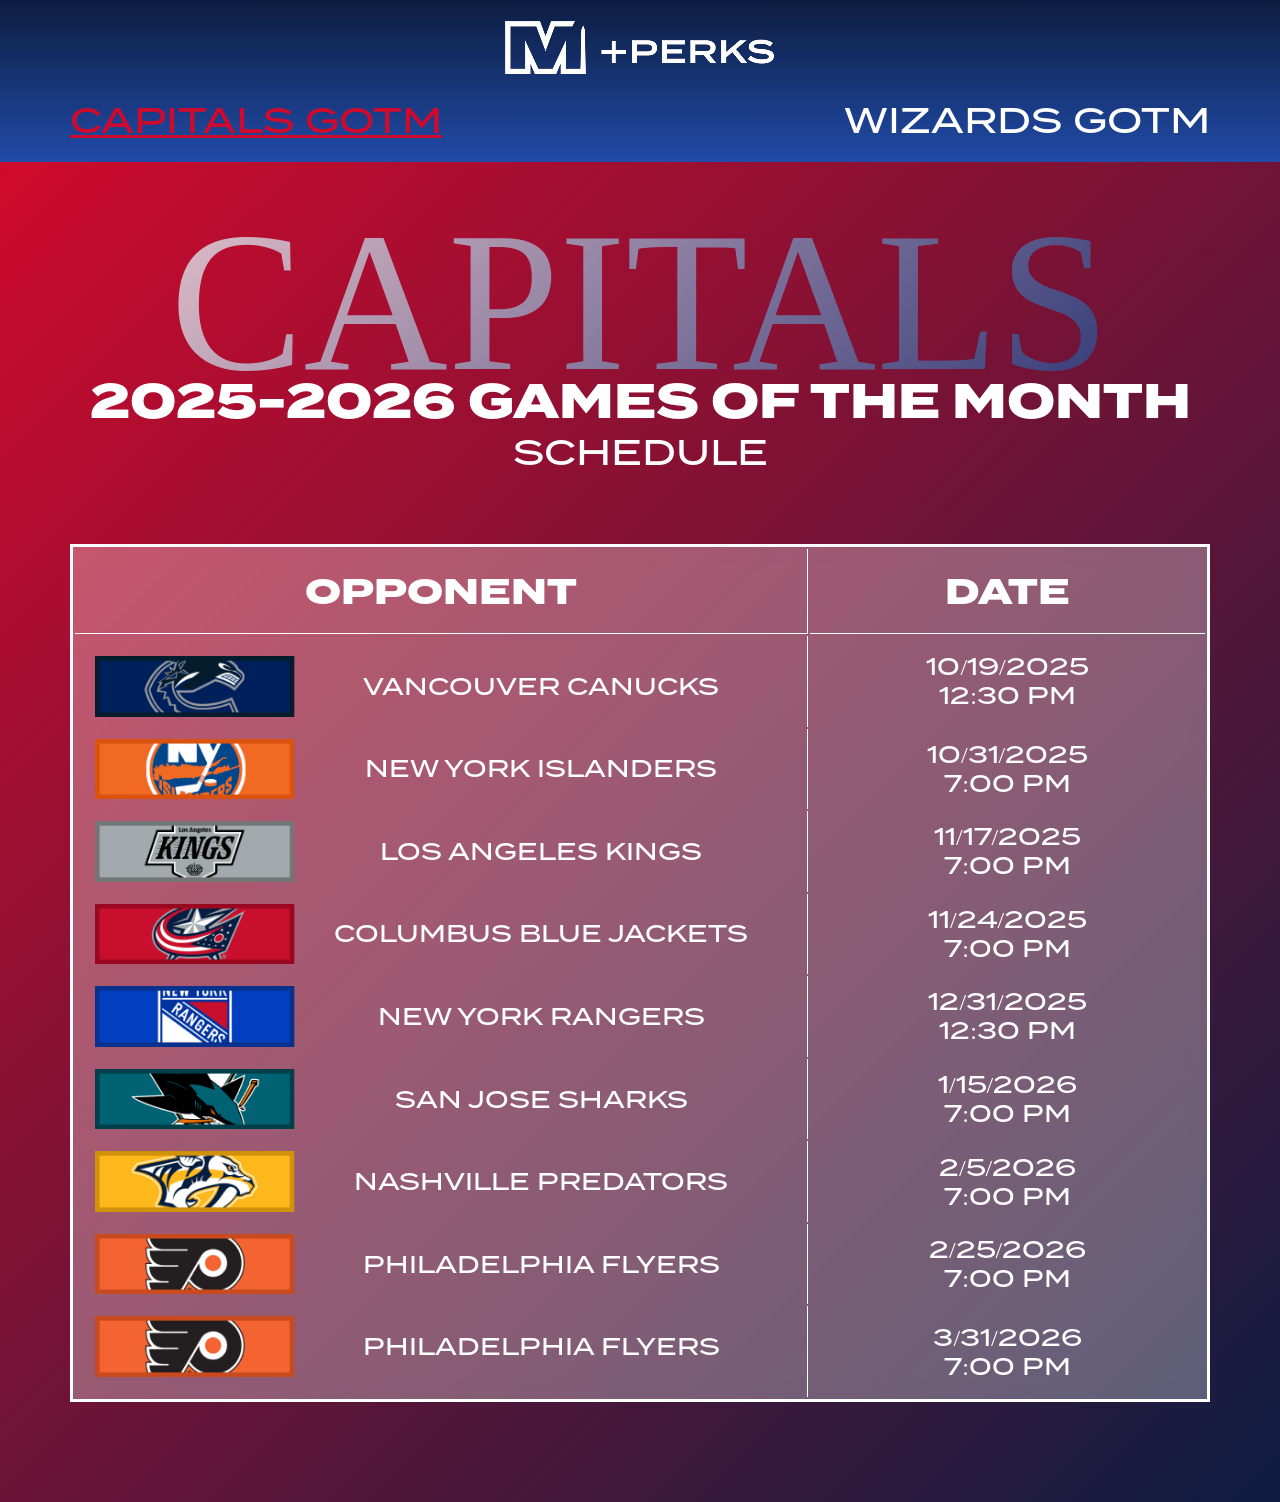
==== schedule.html @ 91ec6aae "Next Udpate" ====
<!DOCTYPE html>
<html>
	<head>
    <!-- site meta
    ========================================================================= -->
    <meta charset="utf-8">
    <meta name="viewport" content="width=device-width, initial-scale=1">

    <!-- site title
    ========================================================================== -->
    <title>M +PERKS</title>

    <!-- site favicon
    ========================================================================== -->
    <link rel="icon" type="image/x-icon" href="media/siteIcon.ico">

    <!-- custom style sheet
    =========================================================================== -->
    <link rel="stylesheet" type="text/css" href="css/style.css">

  </head>
<body>

	<!-- page Loader 
	============================================================================-->
	<div id="preloader">
	    <div id="loader" class="dots-fade">
	      	<div></div>
	      	<div></div>
	      	<div></div>
	    </div>
	</div>

    <!-- Page Content -->
	<div class="content">
		<div class="tabs">
			<!-- Radios -->
			<input type="radio" id="tab1" name="tabs" checked>
			<input type="radio" id="tab2" name="tabs">

			<!-- Navbar -->
			<div class="schedule_page_header">
			  <div class="container">
			    <div class="schedule_page_header_logo">
					<a href="index.html">
						<img src="media/M+Perks-Logo.png" width="274" height="54">
					</a>
				</div>
			    <div class="tab-link">
			      <label for="tab1">CAPITALS GOTM</label>
			      <label for="tab2">WIZARDS GOTM</label>
			    </div>
			  </div>
			</div>

			<!-- Content -->
			<div class="tab-content">
			  <div class="container">
			  	<div class="tab_content_wrapper">
			  		<div class="tab-pannel" id="content1">
				      <div class="page_content_heading">
				      	<span>
				      		CAPITALS
				      	</span>
				      	<h2>
				      		2025-2026 GAMES OF THE MONTH
				      	</h2>
				      	<p>
				      		SCHEDULE
				      	</p>
				      </div>
				      
				      <div class="schedule_page_table">
				      	<table>
				      		<thead>
				      			<tr>
				      				<th class="opponent_wrapper">
					      				<div class="opponent_wrapper_header">
							      			<p>
							      				OPPONENT
							      			</p>
							      		</div>
					      			</th>
					      			<th class="date_wrapper">
					      				<div class="date_wrapper_header">
							      			<p>
							      				DATE
							      			</p>
							      		</div>
					      			</th>
				      			</tr>
				      		</thead>
				      		<tbody>
				      			<tr>
				      				<td class="opponent_wrapper">
				      					<div class="opponent_data_box padding_top_20">
				      						<img src="media/canucks.png" width="218" height="66" align="canucks">
				      						<div>
				      							<p>
					      							VANCOUVER CANUCKS
					      						</p>
				      						</div>
				      					</div>
				      				</td>
				      				<td class="date_wrapper">
				      					<div class="date_data_box">
				      						<p>
				      							10/19/2025 <br>12:30 PM
				      						</p>
				      					</div>
				      				</td>
				      			</tr>
				      			<tr>
				      				<td class="opponent_wrapper">
				      					<div class="opponent_data_box">
				      						<img src="media/islanders.png" width="218" height="66" align="islanders">
				      						<div>
				      							<p>
					      							New York Islanders
					      						</p>
				      						</div>
				      					</div>
				      				</td>
				      				<td class="date_wrapper">
				      					<div class="date_data_box">
				      						<p>
				      							10/31/2025 <br>7:00 PM
				      						</p>
				      					</div>
				      				</td>
				      			</tr>
				      			<tr>
				      				<td class="opponent_wrapper">
				      					<div class="opponent_data_box">
				      						<img src="media/kings.png" width="218" height="66" align="kings">
				      						<div>
				      							<p>
					      							Los Angeles Kings
					      						</p>
				      						</div>
				      					</div>
				      				</td>
				      				<td class="date_wrapper">
				      					<div class="date_data_box">
				      						<p>
				      							11/17/2025 <br> 7:00 PM
				      						</p>
				      					</div>
				      				</td>
				      			</tr>
				      			<tr>
				      				<td class="opponent_wrapper">
				      					<div class="opponent_data_box">
				      						<img src="media/blue jackets.png" width="218" height="66" align="blue jackets">
				      						<div>
				      							<p>
					      							Columbus Blue Jackets
					      						</p>
				      						</div>
				      					</div>
				      				</td>
				      				<td class="date_wrapper">
				      					<div class="date_data_box">
				      						<p>
				      							11/24/2025 <br> 7:00 PM
				      						</p>
				      					</div>
				      				</td>
				      			</tr>
				      			<tr>
				      				<td class="opponent_wrapper">
				      					<div class="opponent_data_box">
				      						<img src="media/rangers.png" width="218" height="66" align="rangers">
				      						<div>
				      							<p>
					      							New York Rangers
					      						</p>
				      						</div>
				      					</div>
				      				</td>
				      				<td class="date_wrapper">
				      					<div class="date_data_box">
				      						<p>
				      							12/31/2025 <br> 12:30 PM
				      						</p>
				      					</div>
				      				</td>
				      			</tr>
				      			<tr>
				      				<td class="opponent_wrapper">
				      					<div class="opponent_data_box">
				      						<img src="media/sharks.png" width="218" height="66" align="sharks">
				      						<div>
				      							<p>
					      							San Jose Sharks
					      						</p>
				      						</div>
				      					</div>
				      				</td>
				      				<td class="date_wrapper">
				      					<div class="date_data_box">
				      						<p>
				      							1/15/2026 <br> 7:00 PM
				      						</p>
				      					</div>
				      				</td>
				      			</tr>
				      			<tr>
				      				<td class="opponent_wrapper">
				      					<div class="opponent_data_box">
				      						<img src="media/predators.png" width="218" height="66" align="predators">
				      						<div>
				      							<p>
					      							Nashville Predators
					      						</p>
				      						</div>
				      					</div>
				      				</td>
				      				<td class="date_wrapper">
				      					<div class="date_data_box">
				      						<p>
				      							2/5/2026 <br> 7:00 PM
				      						</p>
				      					</div>
				      				</td>
				      			</tr>
				      			<tr>
				      				<td class="opponent_wrapper">
				      					<div class="opponent_data_box">
				      						<img src="media/flyers.png" width="218" height="66" align="flyers">
				      						<div>
				      							<p>
					      							Philadelphia Flyers
					      						</p>
				      						</div>
				      					</div>
				      				</td>
				      				<td class="date_wrapper">
				      					<div class="date_data_box">
				      						<p>
				      							2/25/2026 <br> 7:00 PM
				      						</p>
				      					</div>
				      				</td>
				      			</tr>
				      			<tr>
				      				<td class="opponent_wrapper">
				      					<div class="opponent_data_box">
				      						<img src="media/flyers.png" width="218" height="66" align="flyers">
				      						<div>
				      							<p>
					      							Philadelphia Flyers
					      						</p>
				      						</div>
				      					</div>
				      				</td>
				      				<td class="date_wrapper">
				      					<div class="date_data_box">
				      						<p>
				      							3/31/2026 <br> 7:00 PM
				      						</p>
				      					</div>
				      				</td>
				      			</tr>
				      		</tbody>
				      	</table>
				      </div>
				    </div>

				    <div class="tab-pannel" id="content2">
				      	<div class="page_content_heading">
					      	<span>
					      		WIZARDS
					      	</span>
					      	<h2>
					      		2025-2026 GAMES OF THE MONTH
					      	</h2>
					      	<p>
					      		SCHEDULE
					      	</p>
					    </div>
				      	<div class="schedule_page_table">
				      	<table>
				      		<thead>
				      			<tr>
				      				<th class="opponent_wrapper">
					      				<div class="opponent_wrapper_header">
							      			<p>
							      				OPPONENT
							      			</p>
							      		</div>
					      			</th>
					      			<th class="date_wrapper">
					      				<div class="date_wrapper_header">
							      			<p>
							      				DATE
							      			</p>
							      		</div>
					      			</th>
				      			</tr>
				      		</thead>
				      		<tbody>
				      			<tr>
				      				<td class="opponent_wrapper">
				      					<div class="opponent_data_box padding_top_20">
				      						<img src="media/hornets.png" width="218" height="66" align="hornets">
				      						<div>
				      							<p>
					      							Charlotte Hornets
					      						</p>
				      						</div>
				      					</div>
				      				</td>
				      				<td class="date_wrapper">
				      					<div class="date_data_box">
				      						<p>
				      							10/26/2025 <br >6:00 PM
				      						</p>
				      					</div>
				      				</td>
				      			</tr>
				      			<tr>
				      				<td class="opponent_wrapper">
				      					<div class="opponent_data_box">
				      						<img src="media/cavs.png" width="218" height="66" align="cavs">
				      						<div>
				      							<p>
					      							cleveland Cavaliers
					      						</p>
				      						</div>
				      					</div>
				      				</td>
				      				<td class="date_wrapper">
				      					<div class="date_data_box">
				      						<p>
				      							11/7/2025 <br> 7:00 PM
				      						</p>
				      					</div>
				      				</td>
				      			</tr>
				      			<tr>
				      				<td class="opponent_wrapper">
				      					<div class="opponent_data_box">
				      						<img src="media/hawks.png" width="218" height="66" align="hawks">
				      						<div>
				      							<p>
					      							atlanta Hawks (Kids day)
					      						</p>
				      						</div>
				      					</div>
				      				</td>
				      				<td class="date_wrapper">
				      					<div class="date_data_box">
				      						<p>
				      							12/6/2025 <br> 7:00 PM
				      						</p>
				      					</div>
				      				</td>
				      			</tr>
				      			<tr>
				      				<td class="opponent_wrapper">
				      					<div class="opponent_data_box">
				      						<img src="media/grizz.png" width="218" height="66" align="grizz">
				      						<div>
				      							<p>
					      							memphis grizzlies
					      						</p>
				      						</div>
				      					</div>
				      				</td>
				      				<td class="date_wrapper">
				      					<div class="date_data_box">
				      						<p>
				      							12/28/2025 <br> 6:00 PM
				      						</p>
				      					</div>
				      				</td>
				      			</tr>
				      			<tr>
				      				<td class="opponent_wrapper">
				      					<div class="opponent_data_box">
				      						<img src="media/nuggets.png" width="218" height="66" align="nuggets">
				      						<div>
				      							<p>
					      							denver nuggets
					      						</p>
				      						</div>
				      					</div>
				      				</td>
				      				<td class="date_wrapper">
				      					<div class="date_data_box">
				      						<p>
				      							1/22/2026 <br> 7:00 PM
				      						</p>
				      					</div>
				      				</td>
				      			</tr>
				      			<tr>
				      				<td class="opponent_wrapper">
				      					<div class="opponent_data_box">
				      						<img src="media/pacers.png" width="218" height="66" align="pacers">
				      						<div>
				      							<p>
					      							indianapolis pacers
					      						</p>
				      						</div>
				      					</div>
				      				</td>
				      				<td class="date_wrapper">
				      					<div class="date_data_box">
				      						<p>
				      							2/19/2026 <br> 7:00 PM
				      						</p>
				      					</div>
				      				</td>
				      			</tr>
				      			<tr>
				      				<td class="opponent_wrapper">
				      					<div class="opponent_data_box">
				      						<img src="media/rockets.png" width="218" height="66" align="rockets">
				      						<div>
				      							<p>
					      							houston rockets
					      						</p>
				      						</div>
				      					</div>
				      				</td>
				      				<td class="date_wrapper">
				      					<div class="date_data_box">
				      						<p>
				      							3/2/2026 <br> 7:00 PM
				      						</p>
				      					</div>
				      				</td>
				      			</tr>
				      			<tr>
				      				<td class="opponent_wrapper">
				      					<div class="opponent_data_box">
				      						<img src="media/thunder.png" width="218" height="66" align="thunder">
				      						<div>
				      							<p>
					      							oklahoma city thunder
					      						</p>
				      						</div>
				      					</div>
				      				</td>
				      				<td class="date_wrapper">
				      					<div class="date_data_box">
				      						<p>
				      							3/21/2026 <br> 5:00 PM
				      						</p>
				      					</div>
				      				</td>
				      			</tr>
				      			<tr>
				      				<td class="opponent_wrapper">
				      					<div class="opponent_data_box">
				      						<img src="media/76ers.png" width="218" height="66" align="76ers">
				      						<div>
				      							<p>
					      							Philadelphia 76ers
					      						</p>
				      						</div>
				      					</div>
				      				</td>
				      				<td class="date_wrapper">
				      					<div class="date_data_box">
				      						<p>
				      							4/1/2026 <br> 7:00 PM
				      						</p>
				      					</div>
				      				</td>
				      			</tr>
				      			<tr>
				      				<td class="opponent_wrapper">
				      					<div class="opponent_data_box">
				      						<img src="media/heat.png" width="218" height="66" align="heat">
				      						<div>
				      							<p>
					      							miami heat
					      						</p>
				      						</div>
				      					</div>
				      				</td>
				      				<td class="date_wrapper">
				      					<div class="date_data_box">
				      						<p>
				      							4/10/2026 <br>7:00 PM
				      						</p>
				      					</div>
				      				</td>
				      			</tr>
				      		</tbody>
				      	</table>
				      </div>
				    </div>
			  	</div>
			  </div>
			</div>
		</div>
	</div>
	
</body>
</html>
---- css/style.css ----
/*Defalt Styling
==================================================================================*/
* {
    margin: 0;
    padding: 0;
    scroll-behavior: smooth;
}

html {
    overflow-x: hidden;
}

body {
    overflow-x: hidden;
    width: 100%;
    scroll-behavior: smooth;
}

a {
    text-decoration: none !important;
}

::selection {
    background-color: #3a393a;
    color: white;
}

/*Defalt Styling
==================================================================================*/
/*theme color
==================================================================================*/
:root {
    --themeRed: #CF0A2C;
    --themeBlue: #0d1d41;
}

/*theme color
==================================================================================*/
/*theme fonts style
==================================================================================*/
@font-face {
    font-family: 'Termina Medium';
    font-style: normal;
    font-weight: normal;
    src: local('Termina Test Medium'), url('./TerminaTest-Medium.woff') format('woff');
}

@font-face {
    font-family: 'Termina Heavy';
    font-style: normal;
    font-weight: normal;
    src: local('Termina Test Heavy'), url('./TerminaTest-Heavy.woff') format('woff');
}

@font-face {
    font-family: "Big Caslon";
    src: url("./Big Caslon Medium.ttf") format("ttf");
    font-weight: 500;
    font-style: normal;
    font-display: swap;
}

/*theme fonts style
===================================================================================*/
/*Custom css classes
==================================================================================*/
.container {
    width: 100%;
    margin-right: auto;
    margin-left: auto;
    padding: 0px 12px;
}

@media (min-width: 576px) {
    .container {
        max-width: 540px;
    }
}

@media (min-width: 768px) {
    .container {
        max-width: 720px;
    }
}

@media (min-width: 992px) {
    .container {
        max-width: 960px;
    }
}

@media (min-width: 1200px) {
    .container {
        max-width: 1140px;
    }
}

@media (min-width: 1400px) {
    .container {
        max-width: 1320px;
    }
}

/*Custom css classes
==================================================================================*/
/*theme heading + theme buttons
==================================================================================*/
.heading_2 {
    font-size: 48px;
    font-size: 800;
    color: white;
    margin: 0;
    text-align: center;
    font-family: 'Termina Heavy';
}

ul {
    color: white;
    padding-left: 20px;
}

ul li {
    font-size: 16px;
    font-weight: 500;
    font-family: 'Termina Medium';
}

.btn {
    border: none;
}

.btn_theme_danger_large {
    background-color: #cf0a2c;
    color: white;
    font-family: 'Termina Medium';
    font-size: 20px;
    border-radius: 32px;
    transition: 0.35s;
    border: 1px dashed transparent;
    padding: 10px 40px;
    cursor: pointer;
}

.btn_theme_danger_large:hover {
    background: white;
    color: var(--themeBlue);
}

.btn_theme_danger_small {
    padding: 8px 20px;
    background: var(--themeRed);
    color: white;
    font-family: 'Termina Medium';
    font-size: 16px;
    font-weight: 500;
    border-radius: 16px;
    cursor: pointer;
    transition: 0.35s;
}

.btn_theme_danger_small:hover {
    background: white;
    color: var(--themeBlue);
}

.btn_theme_white_small {
    padding: 8px 20px;
    background: transparent;
    color: white;
    font-family: 'Termina Medium';
    font-size: 16px;
    font-weight: 500;
    border-radius: 16px;
    cursor: pointer;
    transition: 0.35s;
    border: 1px dashed white;
}

.btn_theme_white_small span {
    font-weight: 700;
}

.btn_theme_white_small:hover {
    background: white;
    color: var(--themeBlue);
}

/*theme heading + theme buttons
==================================================================================*/
/* page Loader 
==================================================================================*/
#preloader {
    position: fixed;
    display: flex;
    justify-content: center;
    align-items: center;
    background: linear-gradient(#0d1d41, #0D1D41 100%, #214BA7);
    z-index: 500;
    height: 100vh;
    width: 100%;
    top: 0;
    left: 0;
    animation: fadeOut 1s ease 0.5s forwards;
    /* 3s delay ke baad fade out */
}

#loader {
    position: relative;
    width: 4px;
    height: 4px;
    display: inline-block;
}

#loader>div {
    background: white;
    width: 8px;
    height: 8px;
    position: absolute;
    top: 0;
    left: 0;
    border-radius: 50%;
}

#loader>div:nth-of-type(1) {
    left: 15px;
}

#loader>div:nth-of-type(3) {
    left: -15px;
}

.dots-fade>div {
    animation: dots-fade 1.6s infinite ease;
    animation-delay: 0.4s;
}

.dots-fade>div:nth-of-type(1) {
    animation-delay: 0.8s;
}

.dots-fade>div:nth-of-type(3) {
    animation-delay: 0s;
}

@keyframes dots-fade {
    0% {
        opacity: 1;
    }

    40% {
        opacity: 0.2;
    }

    80% {
        opacity: 1;
    }
}

@keyframes fadeOut {
    to {
        opacity: 0;
        visibility: hidden;
    }
}

.content {
    opacity: 0;
    animation: showContent 1s ease 0.5s forwards;
}

@keyframes showContent {
    to {
        opacity: 1;
    }
}

/* page Loader 
==================================================================================*/
/*Navbar Base 
=================================================================================*/
.navbar {
    display: flex;
    justify-content: space-between;
    align-items: center;
    background: linear-gradient(#0d1d41, #214BA7);
    position: relative;
}

.logo {
    margin-top: 36px;
    text-align: center;
}

.menu {
    display: flex;
    gap: 25px;
    padding: 16px 0px;
    border-top: 2px solid #cf0a2c;
    margin-top: 16px;
    justify-content: space-between;
}

.menu a {
    max-width: 200px;
    color: #fff;
    text-decoration: none;
    font-weight: 800;
    transition: color 0.3s;
    font-size: 16px;
    text-align: center;
    font-family: 'Termina Medium';
}

.menu a:hover {
    color: #cf0a2c;
}

.menu-icon {
    display: none;
    flex-direction: column;
    justify-content: space-between;
    width: 25px;
    height: 18px;
    cursor: pointer;
}

.menu-icon span {
    display: block;
    height: 3px;
    background: #fff;
    border-radius: 2px;
    transition: all 0.3s ease;
}

.menu-toggle {
    display: none;
}

/*Navbar Base 
=================================================================================*/
/*banner css
============================================================================================*/
.banner {
    padding: 70px 0px;
    position: relative;
    background: linear-gradient(#cf0a2c, #690516);
    z-index: 1;
}

.banner::before {
    content: "";
    position: absolute;
    left: 0;
    top: 0;
    width: 100%;
    height: 100%;
    background: url(../media/bannerbg.png);
    z-index: -1;
    background-size: 50%;
}

.banner_box {
    background: linear-gradient(90deg, #C4CED4 0%, #FFFFFF 50%, #FFFFFF 50%, #C4CED4 100%);
    display: flex;
    justify-content: center;
    align-items: center;
    box-shadow: 4px 4px 20px 5px rgba(0, 0, 0, 0.25);
    border-radius: 30px;
    padding: 100px 100px;
    box-sizing: border-box;
}

.banner_box h1 {
    color: #CF0A2C;
    font-size: 36px;
    font-weight: 800;
    text-align: center;
    font-family: 'Termina Heavy';
}

/*banner css
============================================================================================*/
/*swag_bag section css
============================================================================================*/
.swag_bag {
    background: #0D1D41;
    padding-top: 80px;
    padding-bottom: 20px;
}

.swag_bag_grid {
    display: grid;
    grid-template-rows: 1fr;
    grid-template-columns: repeat(2, 1fr);
    padding-top: 30px;
    align-items: center;
    gap: 50px;
}

.swag_bag_btn_box {
    margin-top: 60px;
}

.swag_bag_image_box {
    max-width: 400px;
    position: relative;
}

.swag_bag_image_box img {
    width: 100%;
    height: auto;
}

.swag_bag_img_wrapper {
    display: flex;
    justify-content: space-evenly;
}

/*swag_bag section css
============================================================================================*/
/*Game of the month section css
=========================================================================================== */
.game_of_month {
    background: linear-gradient(180deg, #0D1D41 0%, #0A225C 50%, #0D1D41 100%);
}

.bg {
    position: relative;
    z-index: ;
}

.bg:before {
    position: absolute;
    left: 0;
    bottom: 0;
    width: 100%;
    height: 100%;
    background: url(../media/bg_month.png);
    background-size: 100% 150px;
    background-position: bottom;
    background-repeat: no-repeat;
    content: "";
    z-index: -1;
}

.scroll-wrapper {
    width: 100%;
    height: 100%;
    overflow-x: auto;
    overflow-y: hidden;
    scroll-snap-type: x mandatory;
    scroll-behavior: smooth;
}

.scroll-container {
    display: flex;
    align-items: stretch;
    height: 100%;
    padding-bottom: 40px;
    width: ;
}

.scroll_box {
    flex: 0 0 100%;
    height: 100%;
    scroll-snap-align: start;
}

.scroll_box_first {
    padding-top: 80px;
    position: relative;
}

.scroll_box_second {
    background: radial-gradient(circle, #0032AE 0%, #0D1D41 100%);
    height: auto;
    display: flex;
    justify-content: center;
    align-items: center;
    padding-top: 50px;
    text-align: center;
    z-index: 0;
}

.scroll_box_second p {
    color: white;
    max-width: 500px;
    margin: 30px auto 50px auto;
    text-align: center;
    font-size: 18px;
    font-weight: 500;
    font-family: 'Termina Medium';
}

.scroll-wrapper::-webkit-scrollbar {
    height: 17px;
    border-radius: 10px;
    background: #08132C;
}

.scroll-wrapper::-webkit-scrollbar-thumb {
    background: #112E70;
    border-radius: 10px;
}

.scroll-wrapper::-webkit-scrollbar-thumb:hover {
    background: #112E70;
}

.game_of_month_box {
    display: grid;
    grid-template-columns: auto 1fr;
    grid-template-rows: 1fr;
    align-items: center;
    gap: 30px;
}

.game_of_month_box_img {
    max-width: 500px;
    height: auto;
    transform: translate(0px, 12px);
}

.game_of_month_box_data_box {
    max-width: 650px;
}

.game_of_month_box_data_box h2 {
    color: white;
    font-size: 40px;
    font-family: 'Termina Heavy';
}

.game_of_month_box_data_box p {
    color: white;
    font-size: 18px;
    font-family: 'Termina Medium';
    font-weight: 500;
    margin: 20px 0px;
    max-width: 500px;
}

.game_of_month_box_data_box .img_griup {
    display: flex;
    gap: 10px;
}

.game_of_month_box_data_box .img_griup img {
    width: 50%;
    height: auto;
}

.game_of_month_box_data_box .dateTime {
    margin: 15px 0px;
    font-family: 'Termina Medium';
    font-weight: 500;
    font-size: 16px;
    text-align: center;
    color: white;
    display: block;
}

.game_of_month_box_data_box .dateTime span {
    color: var(--themeRed);
}

.game_of_month_box_data_box .btn_group {
    display: flex;
    justify-content: center;
    gap: 20px;
}

.game_of_month_box_heading {
    font-family: "Big Caslon";
    font-size: 100px;
    font-weight: 500;
    color: #122b64;
    text-transform: uppercase;
    opacity: .5;
    position: absolute;
    top: 0;
    left: 20%;
    display: block;
    text-align: center;
}

.game_of_month_box_heading2 {
    font-family: "Big Caslon";
    font-size: 100px;
    font-weight: 500;
    color: #122b64;
    text-transform: uppercase;
    opacity: .5;
    position: absolute;
    top: 0;
    right: 15%;
    display: block;
    text-align: center;
}

.game_of_month2 {
    padding-top: 70px;
    padding-bottom: 20px;
}

.scroll_box_first2 {
    padding-top: 30px;
}

.mobile_game_of_month_heading {
    display: none;
    font-family: "Big Caslon";
    font-size: 50px;
    font-weight: 500;
    color: #122b64;
    text-transform: uppercase;
    opacity: .5;
    text-align: center;
}

/*Game of the month section css
=========================================================================================== */
/*ADDITIONAL PERKS section css
============================================================================================*/
.additional {
    background: linear-gradient(to bottom, #0D1D41, #CF0A2C);
    padding: 70px 0px;
}

.additional_heading {
    text-align: center;
}

.additional_heading p {
    font-size: 20px;
    font-family: 'Termina Medium';
    font-weight: 400;
    color: white;
    margin: 0;
}

.additional_scroll_wrapper {
    display: flex;
    overflow-x: auto;
    scroll-snap-type: x mandatory;
    gap: 30px;
    padding: 40px 0px;
    scroll-snap-align: start;
}

.additional_card {
    flex: 0 0 calc((100% - 60px) / 3);
    scroll-snap-align: start;
    background: white;
    padding: 36px;
    text-align: center;
    border-radius: 30px;
    box-shadow: 0 6px 15px rgba(0, 0, 0, 0.3);
    box-sizing: border-box;
    text-align: center;
}

.additional_card img {
    width: 100%;
    height: auto;
}

.additional_card .card_title {
    padding-top: 20px;
    min-height: 50px;
    display: flex;
    align-items: center;
    justify-content: center;
}

.additional_card .card_title p {
    font-size: 20px;
    font-family: 'Termina Medium';
    font-weight: 500;
    color: #0D1D41;
}

.additional_card .card_text {
    padding: 16px 0px;
    min-height: 50px;
    display: flex;
    align-items: center;
    justify-content: center;
}

.additional_card .card_text p {
    font-size: 14px;
    font-family: 'Termina Medium';
    font-weight: 500;
    color: #000000;
}

.additional_card .card_button {
    background: var(--themeBlue);
    color: white;
    text-align: center;
    width: 100%;
    padding: 10px;
    border-radius: 32px;
    font-family: 'Termina Medium';
    font-weight: 500;
    font-size: 20px;
    transition: 0.35s;
}

.additional_card .card_button:hover {
    background: white;
    color: var(--themeBlue);
}

.additional_scroll_wrapper::-webkit-scrollbar {
    height: 17px;
    border-radius: 10px;
    background: #8F0920;
}

.additional_scroll_wrapper::-webkit-scrollbar-thumb {
    background: #F31037;
    border-radius: 10px;
}

.additional_scroll_wrapper::-webkit-scrollbar-thumb:hover {
    background: #F31037;
}

/*ADDITIONAL PERKS section css
============================================================================================*/
/*subscriber section css
===========================================================================================*/
.subscriber {
    background: #cf0a2c;
    padding: 20px 0px 70px 0px;
}

.subscriber_heading {
    text-align: center;
}

.subscriber_wrapper {
    display: grid;
    grid-template-columns: auto 1fr;
    grid-template-rows: 1fr;
    gap: 50px;
    padding-top: 40px;
    align-items: center;
}

.subscriber_image_box {
    max-width: 250px;
}

.subscriber_image_box img {
    width: 100%;
    height: auto;
}

.subscriber_quote {
    padding: 20px 40px;
    border: 1px solid white;
    border-radius: 16px;
    background: linear-gradient(to bottom, #CF0A2C, #690516);
    box-shadow: 4px 4px 4px 0 rgba(0, 0, 0, 0.25);
    position: relative;
    z-index: 1;
}

.quote_left {
    position: absolute;
    left: -12px;
    top: 5px;
    width: 40px;
}

.quote_right {
    position: absolute;
    top: 5px;
    right: -12px;
    transform: rotate(180deg);
    width: 40px;
}

.subscriber_quote_text {
    font-family: 'Termina Medium';
    font-weight: 400;
    font-size: 18px;
    margin: 0;
    color: white;
}

.subscriber_quote_name {
    padding-top: 20px;
}

.subscriber_quote_name span {
    color: white;
    font-size: 36px;
    font-family: "Big Caslon";
    font-weight: 500;
}

.subscriber_quote_name p {
    margin: 0;
    font-family: 'Termina Medium';
    font-weight: 400;
    font-size: 16px;
    color: white;
}

/*subscriber section css
===========================================================================================*/
/*ULTIMATE FAN EXPERIENCES section css
==========================================================================================*/
.ultimate {
    background: #cf0a2c;
    padding: 20px 0px 70px 0px;
}

.ultimate_heading {
    text-align: center;
}

.ultimate_heading p {
    font-size: 16px;
    font-family: 'Termina Medium';
    font-weight: 400;
    color: white;
    margin: 0 auto 0 auto;
    max-width: 60%;
}

.ultimate_scroll_wrapper {
    display: flex;
    overflow-x: auto;
    scroll-snap-type: x mandatory;
    gap: 60px;
    padding: 40px 0px;
    scroll-snap-align: start;
}

.ultimate_card {
    flex: 0 0 calc((100% - 125px) / 3);
    scroll-snap-align: start;
    background: transparent;
    padding: 36px;
    text-align: center;
    border-radius: 30px;
    box-shadow: 0 6px 15px rgba(0, 0, 0, 0.3);
    box-sizing: border-box;
    text-align: center;
    position: relative;
    overflow: hidden;
    min-height: 392px;
    z-index: 1;
}

.ultimate_card::before {
    content: "";
    position: absolute;
    left: 0;
    top: 0;
    width: 100%;
    height: 100%;
    background: black;
    opacity: 0.5;
    z-index: -1;
}

.ultimate_card img {
    position: absolute;
    left: 0;
    top: 0;
    width: 100%;
    height: 100%;
    object-fit: cover;
    object-position: center;
    z-index: -11;
}

.ultimate_card .card_title p {
    font-size: 16px;
    font-family: 'Termina Medium';
    font-weight: 500;
    color: #fff;
}

.ultimate_card .card_text {
    text-align: center;
    display: flex;
    justify-content: center;
    align-items: center;
    height: 100%;
}

.ultimate_card .card_text p {
    font-weight: 700;
    font-family: 'Termina Heavy';
    font-size: 20px;
    line-height: 20px;
    color: #FFFFFF;
    text-align: center;
    vertical-align: middle;
    text-shadow: 0px 4px 4px rgba(0, 0, 0, 0.75);
    color: white;
    list-style: 120%;
}

.ultimate_card .card_button {
    background: var(--themeBlue);
    color: white;
    text-align: center;
    width: 100%;
    padding: 10px;
    border-radius: 32px;
    font-family: 'Termina Medium';
    font-weight: 500;
    font-size: 20px;
    transition: 0.35s;
}

.ultimate_card .card_button:hover {
    background: white;
    color: var(--themeBlue);
}

.ultimate_scroll_wrapper::-webkit-scrollbar {
    height: 17px;
    border-radius: 10px;
    background: #8F0920;
}

.ultimate_scroll_wrapper::-webkit-scrollbar-thumb {
    background: #F31037;
    border-radius: 10px;
}

.ultimate_scroll_wrapper::-webkit-scrollbar-thumb:hover {
    background: #F31037;
}

/*ULTIMATE FAN EXPERIENCES section css
==========================================================================================*/
/*schedule page css
==========================================================================================*/
.schedule_page_header {
    background: linear-gradient(180deg, #0D1D41 0%, #214BA7 100%);
    padding: 20px;
}

.schedule_page_header_logo {
    text-align: center;
}

.tabs {
    width: 100%;
    position: relative;
}

.tabs input[type="radio"] {
    position: absolute;
    opacity: 0;
}

.tab-link {
    display: flex;
    gap: 10px;
    padding-top: 20px;
    justify-content: space-between;
}

.tab-link label {
    color: white;
    cursor: pointer;
    transition: all 0.25s ease;
    font-weight: 500;
    font-family: 'Termina Medium';
    font-size: 36px;
}

.tab-link label:hover {
    color: var(--themeRed);
}

#tab1:checked~.schedule_page_header .tab-link label[for="tab1"],
#tab2:checked~.schedule_page_header .tab-link label[for="tab2"] {
    color: var(--themeRed);
    text-decoration: underline;
}

.tab-pannel {
    display: none;
    opacity: 0;
    transform: translateY(10px);
    transition: opacity 0.25s ease, transform 0.25s ease;
}

#tab1:checked~.tab-content #content1,
#tab2:checked~.tab-content #content2 {
    display: block;
    opacity: 1;
    transform: translateY(0);
}

.tab-content {
    background: linear-gradient(135deg, #CF0A2C 0%, #0D1D41 100%);
}

.tab_content_wrapper {
    padding: 70px 0px 100px 0px;
}

.page_content_heading span {
    font-family: "Big Caslon";
    font-weight: 500;
    opacity: 0.8;
    font-size: 200px;
    display: block;
    text-align: center;
    background: linear-gradient(135deg, #f5f5f5 0%, #1b3b83 100%);
    -webkit-background-clip: text;
    -webkit-text-fill-color: transparent;
    background-clip: text;
    color: transparent;
    line-height: 70%;
}

.page_content_heading h2 {
    font-weight: 700;
    font-family: 'Termina Heavy';
    color: white;
    font-size: 48px;
    margin: 0;
    text-align: center;
}

.page_content_heading p {
    font-weight: 500;
    font-family: 'Termina Medium';
    margin: 0;
    font-size: 36px;
    text-align: center;
    color: white;
    list-style: 80%;
}

.schedule_page_table {
    margin-top: 70px;
    border: 3px solid white;
    background: rgba(255, 255, 255, 0.3);
    backdrop-filter: blur(10px);
}

.schedule_page_table table {
    width: 100%;
}

.schedule_page_table table tbody tr:first-child .opponent_data_box {
    padding-top: 20px !important;
}

.schedule_page_table table tbody tr:last-child .opponent_data_box {
    padding-bottom: 20px !important;
}

.opponent_wrapper {
    width: 65%;
}

.opponent_wrapper_header {
    display: flex;
    justify-content: center;
    align-items: center;
    padding: 20px;
    text-align: center;
    border-bottom: 1px solid white;
    border-right: 1px solid white;
}

.opponent_wrapper_header p {
    color: white;
    font-weight: 700;
    font-family: 'Termina Heavy';
    font-size: 36px;
}

.opponent_data_box {
    padding: 10px 20px;
    display: flex;
    align-items: center;
    border-right: 1px solid white;
}

.opponent_data_box img {
    max-width: 200px;
    height: auto;
}

.opponent_data_box p {
    font-weight: 500;
    font-family: 'Termina Medium';
    font-size: 24px;
    color: white;
    margin: 0;
    text-transform: uppercase;
}

.opponent_data_box div {
    width: 100%;
    text-align: center;
}

.date_wrapper {
    width: 35%;
}

.date_wrapper_header {
    display: flex;
    justify-content: center;
    align-items: center;
    padding: 20px;
    text-align: center;
    border-bottom: 1px solid white;
}

.date_wrapper_header p {
    color: white;
    font-weight: 700;
    font-family: 'Termina Heavy';
    font-size: 36px;
}

.date_data_box {
    padding: 10px 20px;
}

.date_data_box p {
    font-weight: 500;
    font-family: 'Termina Medium';
    font-size: 24px;
    color: white;
    margin: 0;
    text-align: center;
    text-transform: uppercase;
}

/*schedule page css
==========================================================================================*/
/*footer 
==========================================================================================*/
footer {
    background: #0d1d41;
    padding: 30px 0px;
}

footer .footer_box {
    display: flex;
    align-items: center;
    justify-content: space-between;
}

footer .footer_box p {
    margin: 0;
    font-size: 24px;
    font-weight: 800;
    font-family: 'Termina Heavy';
    color: white;
}

/*footer 
==========================================================================================*/
/*========================================================================================
==========================================================================================
======================   Responsove Design start  ========================================
==========================================================================================
==========================================================================================
*/
/* responsive laptop screen  
==========================================================================================*/
@media screen and (min-width: 1200px) {
    .capitals_data_box {
        max-width: 650px;
    }
}

/* responsive laptop screen  
==========================================================================================*/
/* responsive Small laptop screen  
==========================================================================================*/
@media screen and (max-width: 1199px) {
    .swag_bag_image_box .Ovi-Jersey {
        transform: translate(70px, 80px);
    }

    /*game of the month
    =======================================*/
    .game_of_month_box_img {
        max-width: 400px;
    }

    .game_of_month_box_data_box {
        min-width: 560px;
    }

    .game_of_month_box_data_box h2 {
        font-size: 32px;
    }

    .game_of_month_box_heading {
        font-size: 80px;
    }

    .game_of_month_box_heading2 {
        font-size: 80px;
    }

    .game_of_month_box_data_box {
        max-width: 530px;
        min-width: 530px;
    }
}

/* responsive Small laptop screen  
==========================================================================================*/
/*responsive for tablet screen 
========================================================================================*/
@media screen and (max-width: 991px) {

    /*font size
    ===============================*/
    .heading_2 {
        font-size: 32px;
    }

    /*banner
    ==============================*/
    .banner {
        padding: 50px 0px;
    }

    .banner_box {
        padding: 60px;
    }

    .banner_box h1 {
        font-size: 32px;
    }

    /*swag_bag section css
    ==============================*/
    .swag_bag {
        padding-top: 50px;
    }

    .btn_theme_danger_large {
        font-size: 16px;
        padding: 10px 25px;
    }

    .swag_bag_grid {
        gap: 30px;
    }

    .swag_bag_image_box .Ovi-Jersey {
        scale: 0.7;
        transform: translate(100px, 100px);
    }

    /*game of the month
    ==========================*/
    .game_of_month_box_heading {
        font-size: 60px;
    }

    .game_of_month_box_heading2 {
        font-size: 60px;
        right: 10%;
    }

    .game_of_month_box_img {
        max-width: 300px;
    }

    .game_of_month_box_data_box {
        max-width: 390px;
        min-width: 390px;
    }

    .game_of_month_box_data_box h2 {
        font-size: 27px;
    }

    .game_of_month_box_data_box .btn_group {
        flex-direction: column;
    }

    .game_of_month2 {
        padding-top: 50px;
    }

    /*additional section css
    =================================*/
    .additional_card {
        flex: 0 0 calc((100% - 50px) / 2);
        padding: 30px;
    }

    .additional {
        padding: 50px 0px;
    }

    /*additional section css
    =================================*/
    .ultimate_card {
        flex: 0 0 calc((100% - 100px) / 2);
        padding: 30px;
    }

    .ultimate {
        padding: 0px 0px 50px 0px;
    }

    .ultimate_heading p {
        max-width: 100%;
    }

    /*schedule page css
    ===============================*/
    .schedule_page_header_logo img {
        width: 180px;
        height: auto;
    }

    .tab-link label {
        font-size: 24px;
    }

    .page_content_heading span {
        font-size: 100px;
    }

    .page_content_heading h2 {
        font-size: 40px;
    }

    .page_content_heading p {
        font-size: 30px;
    }

    .opponent_data_box img {
        max-width: 150px;
        height: auto;
    }

    .opponent_data_box p {
        font-size: 18px;
        padding: 0px 10px;
    }

    .date_data_box p {
        font-size: 18px;
    }

    /*footer 
    ==============================*/
    footer .footer_box img {
        width: 200px;
        height: auto;
    }

    footer .footer_box p {
        font-size: 20px;
    }
}

/*responsive for tablet screen 
========================================================================================*/
/*responsive for Mobile screen
========================================================================================*/
@media screen and (max-width: 767px) {

    /*font size
    ===============================*/
    .heading_2 {
        font-size: 24px;
    }

    section {
        scroll-margin-top: 65px;
        /* navbar ki height jitni */
    }

    /*navbar
    ================================*/
    .navbar {
        position: fixed;
        width: 100%;
        top: 0;
        left: 0;
        z-index: 9999;
    }

    .menu {
        position: fixed;
        top: 0;
        left: -100%;
        height: 100%;
        width: 230px;
        background: linear-gradient(#0d1d41, #214BA7);
        flex-direction: column;
        align-items: center;
        padding: 70px 20px;
        margin-top: 0px;
        border: none;
        gap: 40px;
        transition: left 0.4s ease;
        justify-content: flex-start;
        z-index: 99999;
    }

    .menu-toggle:checked~.menu {
        left: 0;
    }

    .menu-icon {
        display: flex;
    }

    .menu-toggle:checked+.menu-icon span:nth-child(1) {
        transform: rotate(45deg) translate(5px, 5px);
    }

    .menu-toggle:checked+.menu-icon span:nth-child(2) {
        opacity: 0;
    }

    .menu-toggle:checked+.menu-icon span:nth-child(3) {
        transform: rotate(-45deg) translate(6px, -6px);
    }

    .navbar {
        padding: 16px 0px;
    }

    .navbar_box {
        display: flex;
        align-items: center;
        justify-content: space-between;
    }

    .logo {
        margin-top: 0;
    }

    .logo img {
        width: 150px;
        height: auto;
    }

    /*banner
    ====================================*/
    .banner {
        padding: 95px 0px 30px 0px;
    }

    .banner_box {
        padding: 20px;
    }

    .banner_box h1 {
        font-size: 28px;
    }

    /*swag_bag section css
    ==============================*/
    .swag_bag {
        padding-top: 30px;
        padding-bottom: 0px;
    }

    .btn_theme_danger_large {
        font-size: 15px;
        padding: 10px 25px;
    }

    .swag_bag_btn_box {
        text-align: center;
        margin-top: 30px;
    }

    .swag_bag_grid {
        gap: 20px;
        grid-template-rows: auto 1fr;
        grid-template-columns: 1fr;
    }

    .swag_bag_data_wrapper {
        text-align: center;
    }

    .swag_bag_data_wrapper ul {
        list-style: none;
        padding-left: 0px;
    }

    .swag_bag_image_box .Ovi-Jersey {
        right: 0px;
        bottom: 0px
    }

    /*game of month 
    ===============================*/
    .game_of_month_box_heading {
        display: none;
    }

    .game_of_month_box_heading2 {
        display: none;
    }

    .scroll_box_first {
        padding-top: 30px;
    }

    .mobile_game_of_month_heading {
        display: block;
        text-align: center;
    }

    .game_of_month_box {
        display: flex;
        flex-direction: column;
        gap: 10px;
    }

    .game_of_month_box_data_box {
        order: 1;
        max-width: 100%;
        min-width: 100%;
    }

    .game_of_month_box_image_box {
        order: 2;
    }

    .game_of_month_box_data_box h2 {
        font-size: 24px;
    }

    .game_of_month_box_data_box p {
        font-size: 16px;
    }

    .game_of_month_box_img {
        max-width: 100%;
        margin: 0;
    }

    .scroll_box_second div {
        padding: 0px 20px;
    }

    .scroll_box_second div p {
        font-size: 15px;
        margin: 20px auto 30px auto;
    }

    .game_of_month2 {
        padding-top: 30px;
    }

    .scroll_box_first2 {
        padding-top: 0px;
    }

    .scroll-container {
        padding-bottom: 20px;
    }

    .game_of_month_box_img {
        transform: translate(0);
    }

    /*additional section css
    =================================*/
    .additional {
        padding: 40px 0px;
    }

    .additional_scroll_wrapper {
        padding-top: 30px;
    }

    .additional_card {
        flex: 0 0 calc((100% - 50px) / 1);
        padding: 20px;
    }

    .additional_card .card_button {
        font-size: 16px;
    }

    .additional_heading p {
        font-size: 16px;
    }

    /*subscriber section
    ==================================*/
    .subscriber_wrapper {
        display: flex;
        flex-direction: column;
        gap: 20px;
        padding-top: 30px;
    }

    .subscriber_image_box {
        max-width: 300px;
    }

    .subscriber_quote_text {
        font-size: 16px;
    }

    .subscriber_quote_name span {
        font-size: 28px;
    }

    .subscriber_quote_name p {
        font-size: 15px;
    }

    /*ultimate  section
    ==================================*/
    .ultimate {
        padding: 0px 0px 40px 0px;
    }

    .ultimate_heading p {
        font-size: 16px;
    }

    .ultimate_scroll_wrapper {
        padding-top: 30px;
        gap: 25px;
    }

    .ultimate_card {
        flex: 0 0 calc((100% - 100px) / 1);
        padding: 20px;
    }

    .ultimate_card .card_title p {
        font-size: 15px;
    }

    .ultimate_card .card_text p {
        font-size: 16px;
    }

    /*schedule page css
    ===============================*/
    .schedule_page_header {
        padding: 15px 0px;
    }

    .tab-link {
        flex-direction: column;
        justify-content: center;
        align-items: center;
        gap: 15px;
        padding-top: 10px;
    }

    .tab_content_wrapper {
        padding: 40px 0px 60px 0px;
    }

    .tab-link label {
        font-size: 20px;
    }

    .page_content_heading span {
        font-size: 60px;
    }

    .page_content_heading h2 {
        font-size: 24px;
    }

    .page_content_heading p {
        font-size: 18px;
    }

    .opponent_data_box img {
        max-width: 150px;
        height: auto;
    }

    .opponent_wrapper_header {
        padding: 10px;
    }

    .schedule_page_table {
        margin-top: 40px;
    }

    .date_wrapper_header {
        padding: 10px;
    }

    .opponent_wrapper_header p {
        font-size: 18px;
    }

    .date_wrapper_header p {
        font-size: 18px;
    }

    .opponent_data_box p {
        font-size: 14px;
        padding: 0px 10px;
    }

    .date_data_box {
        padding: 10px;
    }

    .date_data_box p {
        font-size: 14px;
    }

    .opponent_data_box {
        padding: 10px;
        flex-direction: column;
        gap: 10px;
    }

    /*footer 
    ==============================*/
    footer {
        padding: 20px 0px;
    }

    footer .footer_box {
        flex-direction: column;
        gap: 10px;
    }

    footer .footer_box img {
        width: 150px0px;
        height: auto;
    }

    footer .footer_box p {
        font-size: 17px;
        text-align: center;
    }
}

@media screen and (max-width: 575px) {
    .navbar .container {
        width: 100%;
    }

    .container {
        width: auto;
    }
}

/*responsive for Mobile screen 
========================================================================================*/
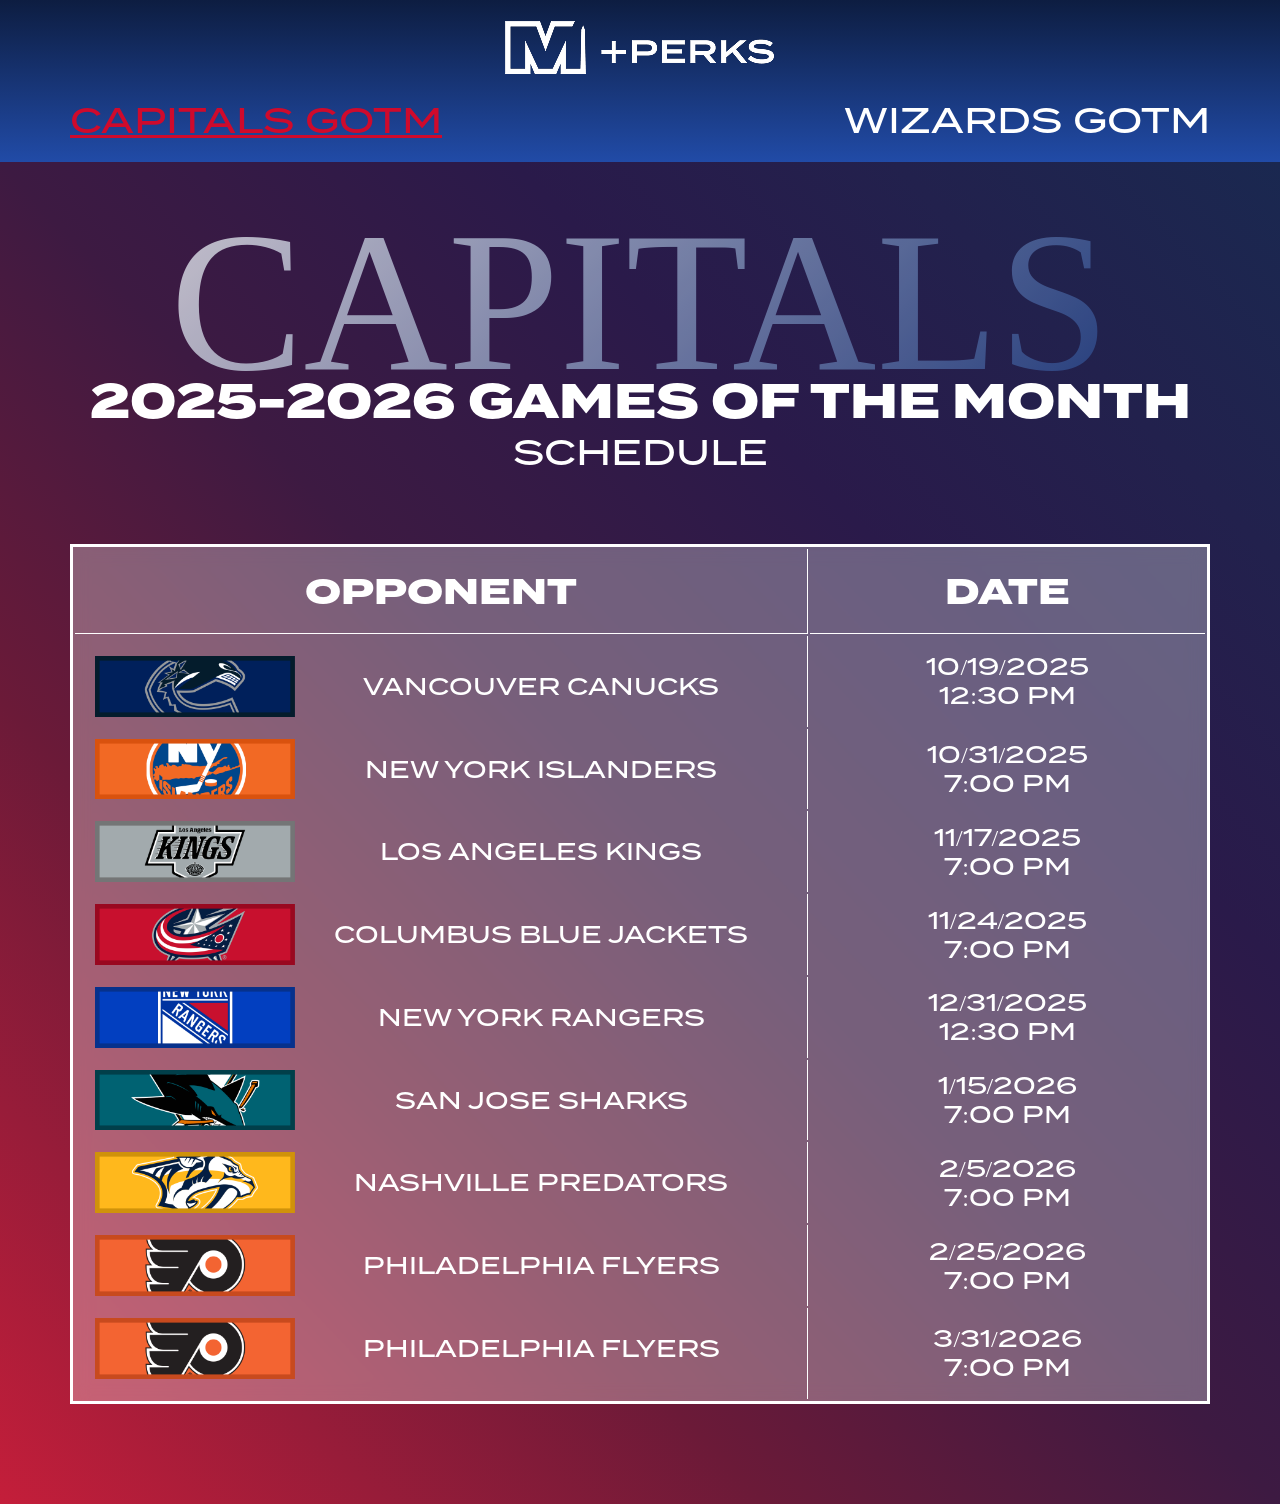
==== commit e8e2ce9c: "Semi Final Update" ====
--- a/schedule.html
+++ b/schedule.html
@@ -12,7 +12,7 @@
 
     <!-- site favicon
     ========================================================================== -->
-    <link rel="icon" type="image/x-icon" href="media/siteIcon.ico">
+    <link rel="icon" type="image/x-icon" href="media/favicon.ico">
 
     <!-- custom style sheet
     =========================================================================== -->
@@ -94,7 +94,7 @@
 				      			<tr>
 				      				<td class="opponent_wrapper">
 				      					<div class="opponent_data_box padding_top_20">
-				      						<img src="media/canucks.png" width="218" height="66" align="canucks">
+				      						<img src="media/canucks.png" width="652" height="198" align="canucks">
 				      						<div>
 				      							<p>
 					      							VANCOUVER CANUCKS
@@ -113,7 +113,7 @@
 				      			<tr>
 				      				<td class="opponent_wrapper">
 				      					<div class="opponent_data_box">
-				      						<img src="media/islanders.png" width="218" height="66" align="islanders">
+				      						<img src="media/islanders.png" width="652" height="198" align="islanders">
 				      						<div>
 				      							<p>
 					      							New York Islanders
@@ -132,7 +132,7 @@
 				      			<tr>
 				      				<td class="opponent_wrapper">
 				      					<div class="opponent_data_box">
-				      						<img src="media/kings.png" width="218" height="66" align="kings">
+				      						<img src="media/kings.png" width="652" height="198" align="kings">
 				      						<div>
 				      							<p>
 					      							Los Angeles Kings
@@ -151,7 +151,7 @@
 				      			<tr>
 				      				<td class="opponent_wrapper">
 				      					<div class="opponent_data_box">
-				      						<img src="media/blue jackets.png" width="218" height="66" align="blue jackets">
+				      						<img src="media/blue jackets.png" width="652" height="198" align="blue jackets">
 				      						<div>
 				      							<p>
 					      							Columbus Blue Jackets
@@ -170,7 +170,7 @@
 				      			<tr>
 				      				<td class="opponent_wrapper">
 				      					<div class="opponent_data_box">
-				      						<img src="media/rangers.png" width="218" height="66" align="rangers">
+				      						<img src="media/rangers.png" width="652" height="198" align="rangers">
 				      						<div>
 				      							<p>
 					      							New York Rangers
@@ -189,7 +189,7 @@
 				      			<tr>
 				      				<td class="opponent_wrapper">
 				      					<div class="opponent_data_box">
-				      						<img src="media/sharks.png" width="218" height="66" align="sharks">
+				      						<img src="media/sharks.png" width="652" height="198" align="sharks">
 				      						<div>
 				      							<p>
 					      							San Jose Sharks
@@ -208,7 +208,7 @@
 				      			<tr>
 				      				<td class="opponent_wrapper">
 				      					<div class="opponent_data_box">
-				      						<img src="media/predators.png" width="218" height="66" align="predators">
+				      						<img src="media/predators.png" width="652" height="198" align="predators">
 				      						<div>
 				      							<p>
 					      							Nashville Predators
@@ -227,7 +227,7 @@
 				      			<tr>
 				      				<td class="opponent_wrapper">
 				      					<div class="opponent_data_box">
-				      						<img src="media/flyers.png" width="218" height="66" align="flyers">
+				      						<img src="media/flyers.png" width="652" height="198" align="flyers">
 				      						<div>
 				      							<p>
 					      							Philadelphia Flyers
@@ -246,7 +246,7 @@
 				      			<tr>
 				      				<td class="opponent_wrapper">
 				      					<div class="opponent_data_box">
-				      						<img src="media/flyers.png" width="218" height="66" align="flyers">
+				      						<img src="media/flyers.png" width="652" height="198" align="flyers">
 				      						<div>
 				      							<p>
 					      							Philadelphia Flyers
@@ -303,7 +303,7 @@
 				      			<tr>
 				      				<td class="opponent_wrapper">
 				      					<div class="opponent_data_box padding_top_20">
-				      						<img src="media/hornets.png" width="218" height="66" align="hornets">
+				      						<img src="media/hornets.png" width="652" height="198" align="hornets">
 				      						<div>
 				      							<p>
 					      							Charlotte Hornets
@@ -322,7 +322,7 @@
 				      			<tr>
 				      				<td class="opponent_wrapper">
 				      					<div class="opponent_data_box">
-				      						<img src="media/cavs.png" width="218" height="66" align="cavs">
+				      						<img src="media/cavs.png" width="652" height="198" align="cavs">
 				      						<div>
 				      							<p>
 					      							cleveland Cavaliers
@@ -341,7 +341,7 @@
 				      			<tr>
 				      				<td class="opponent_wrapper">
 				      					<div class="opponent_data_box">
-				      						<img src="media/hawks.png" width="218" height="66" align="hawks">
+				      						<img src="media/hawks.png" width="652" height="198" align="hawks">
 				      						<div>
 				      							<p>
 					      							atlanta Hawks (Kids day)
@@ -360,7 +360,7 @@
 				      			<tr>
 				      				<td class="opponent_wrapper">
 				      					<div class="opponent_data_box">
-				      						<img src="media/grizz.png" width="218" height="66" align="grizz">
+				      						<img src="media/grizz.png" width="652" height="198" align="grizz">
 				      						<div>
 				      							<p>
 					      							memphis grizzlies
@@ -379,7 +379,7 @@
 				      			<tr>
 				      				<td class="opponent_wrapper">
 				      					<div class="opponent_data_box">
-				      						<img src="media/nuggets.png" width="218" height="66" align="nuggets">
+				      						<img src="media/nuggets.png" width="652" height="198" align="nuggets">
 				      						<div>
 				      							<p>
 					      							denver nuggets
@@ -398,7 +398,7 @@
 				      			<tr>
 				      				<td class="opponent_wrapper">
 				      					<div class="opponent_data_box">
-				      						<img src="media/pacers.png" width="218" height="66" align="pacers">
+				      						<img src="media/pacers.png" width="652" height="198" align="pacers">
 				      						<div>
 				      							<p>
 					      							indianapolis pacers
@@ -417,7 +417,7 @@
 				      			<tr>
 				      				<td class="opponent_wrapper">
 				      					<div class="opponent_data_box">
-				      						<img src="media/rockets.png" width="218" height="66" align="rockets">
+				      						<img src="media/rockets.png" width="652" height="198" align="rockets">
 				      						<div>
 				      							<p>
 					      							houston rockets
@@ -436,7 +436,7 @@
 				      			<tr>
 				      				<td class="opponent_wrapper">
 				      					<div class="opponent_data_box">
-				      						<img src="media/thunder.png" width="218" height="66" align="thunder">
+				      						<img src="media/thunder.png" width="652" height="198" align="thunder">
 				      						<div>
 				      							<p>
 					      							oklahoma city thunder
@@ -455,7 +455,7 @@
 				      			<tr>
 				      				<td class="opponent_wrapper">
 				      					<div class="opponent_data_box">
-				      						<img src="media/76ers.png" width="218" height="66" align="76ers">
+				      						<img src="media/76ers.png" width="652" height="198" align="76ers">
 				      						<div>
 				      							<p>
 					      							Philadelphia 76ers
@@ -474,7 +474,7 @@
 				      			<tr>
 				      				<td class="opponent_wrapper">
 				      					<div class="opponent_data_box">
-				      						<img src="media/heat.png" width="218" height="66" align="heat">
+				      						<img src="media/heat.png" width="652" height="198" align="heat">
 				      						<div>
 				      							<p>
 					      							miami heat
--- a/css/style.css
+++ b/css/style.css
@@ -1,41 +1,42 @@
 /*Defalt Styling
 ==================================================================================*/
 * {
-    margin: 0;
-    padding: 0;
-    scroll-behavior: smooth;
-}
-
-html {
-    overflow-x: hidden;
-}
-
+  margin: 0;
+  padding: 0;
+  scroll-behavior: smooth;
+
+}
+html{
+  overflow-x: hidden;
+}
 body {
-    overflow-x: hidden;
-    width: 100%;
-    scroll-behavior: smooth;
-}
-
+  overflow-x: hidden;
+  width: 100%;
+  scroll-behavior: smooth;
+}
 a {
-    text-decoration: none !important;
-}
-
+  text-decoration: none !important;
+}
 ::selection {
-    background-color: #3a393a;
-    color: white;
-}
-
+  background-color: #3a393a;
+  color: white;
+}
 /*Defalt Styling
 ==================================================================================*/
+
+
+
 /*theme color
 ==================================================================================*/
-:root {
-    --themeRed: #CF0A2C;
-    --themeBlue: #0d1d41;
-}
-
+:root{
+    --themeRed:#CF0A2C;
+    --themeBlue:#0d1d41;
+}
 /*theme color
 ==================================================================================*/
+
+
+
 /*theme fonts style
 ==================================================================================*/
 @font-face {
@@ -44,68 +45,105 @@
     font-weight: normal;
     src: local('Termina Test Medium'), url('./TerminaTest-Medium.woff') format('woff');
 }
-
 @font-face {
     font-family: 'Termina Heavy';
     font-style: normal;
     font-weight: normal;
     src: local('Termina Test Heavy'), url('./TerminaTest-Heavy.woff') format('woff');
 }
-
 @font-face {
-    font-family: "Big Caslon";
-    src: url("./Big Caslon Medium.ttf") format("ttf");
-    font-weight: 500;
-    font-style: normal;
-    font-display: swap;
-}
-
+  font-family: "Big Caslon";
+  src: url("./Big Caslon Medium.ttf") format("ttf");
+  font-weight: 500;
+  font-style: normal;
+  font-display: swap;
+}
 /*theme fonts style
 ===================================================================================*/
+
+
+
 /*Custom css classes
 ==================================================================================*/
 .container {
+  width: 100%;
+  margin-right: auto;
+  margin-left: auto;
+  padding: 0px 12px;
+}
+.banner_container{
     width: 100%;
-    margin-right: auto;
-    margin-left: auto;
-    padding: 0px 12px;
-}
+      margin-right: auto;
+      margin-left: auto;
+      padding: 0px 12px;
+      box-sizing: border-box;
+    }
+   .game_of_month_container{
+    width: 100%;
+      margin-right: auto;
+      margin-left: auto;
+      padding: 0px 12px;
+      box-sizing: border-box;
+   }
+
 
 @media (min-width: 576px) {
-    .container {
-        max-width: 540px;
-    }
-}
-
+  .container {
+    max-width: 540px;
+  }
+  .banner_container{
+    max-width: 540px
+   }
+   .game_of_month_container{
+    max-width: 540px;
+   }
+}
 @media (min-width: 768px) {
-    .container {
-        max-width: 720px;
-    }
-}
-
+  .container {
+    max-width: 720px;
+  }
+  .banner_container{
+    max-width: 720px
+   }
+   .game_of_month_container{
+    max-width: 720px
+   }
+}
 @media (min-width: 992px) {
-    .container {
-        max-width: 960px;
-    }
-}
-
+  .container {
+    max-width: 960px;
+  }
+  .banner_container{
+    max-width: 960px
+   }
+   .game_of_month_container{
+    max-width: 960px
+   }
+}
 @media (min-width: 1200px) {
-    .container {
-        max-width: 1140px;
-    }
-}
-
-@media (min-width: 1400px) {
-    .container {
-        max-width: 1320px;
-    }
-}
-
+  .container {
+    max-width: 1140px;
+  }
+  .banner_container{
+    max-width: 980px;
+   }
+   .game_of_month_container{
+    max-width: 1200px;
+   }
+}
+/*@media (min-width: 1400px) {
+  .container {
+    max-width: 1320px;
+  }
+}*/
 /*Custom css classes
 ==================================================================================*/
+
+
+
 /*theme heading + theme buttons
 ==================================================================================*/
-.heading_2 {
+.heading_2{
     font-size: 48px;
     font-size: 800;
     color: white;
@@ -113,41 +151,35 @@
     text-align: center;
     font-family: 'Termina Heavy';
 }
-
-ul {
+ul{
     color: white;
     padding-left: 20px;
 }
-
-ul li {
+ul li{
     font-size: 16px;
     font-weight: 500;
     font-family: 'Termina Medium';
 }
-
-.btn {
-    border: none;
-}
-
-.btn_theme_danger_large {
+.btn{
+    border:none;
+}
+.btn_theme_danger_large{
     background-color: #cf0a2c;
     color: white;
     font-family: 'Termina Medium';
     font-size: 20px;
     border-radius: 32px;
     transition: 0.35s;
-    border: 1px dashed transparent;
+    border:1px dashed transparent;
     padding: 10px 40px;
     cursor: pointer;
 }
-
-.btn_theme_danger_large:hover {
+.btn_theme_danger_large:hover{
     background: white;
-    color: var(--themeBlue);
-}
-
-.btn_theme_danger_small {
-    padding: 8px 20px;
+   color: var(--themeBlue);
+}
+.btn_theme_danger_small{
+    padding: 8px 20px ;
     background: var(--themeRed);
     color: white;
     font-family: 'Termina Medium';
@@ -157,14 +189,12 @@
     cursor: pointer;
     transition: 0.35s;
 }
-
-.btn_theme_danger_small:hover {
+.btn_theme_danger_small:hover{
     background: white;
     color: var(--themeBlue);
 }
-
-.btn_theme_white_small {
-    padding: 8px 20px;
+.btn_theme_white_small{
+    padding: 8px 20px ;
     background: transparent;
     color: white;
     font-family: 'Termina Medium';
@@ -173,20 +203,20 @@
     border-radius: 16px;
     cursor: pointer;
     transition: 0.35s;
-    border: 1px dashed white;
-}
-
-.btn_theme_white_small span {
+    border:1px dashed white;
+}
+.btn_theme_white_small span{
     font-weight: 700;
 }
-
-.btn_theme_white_small:hover {
+.btn_theme_white_small:hover{
     background: white;
     color: var(--themeBlue);
 }
-
 /*theme heading + theme buttons
 ==================================================================================*/
+
+
+
 /* page Loader 
 ==================================================================================*/
 #preloader {
@@ -194,24 +224,21 @@
     display: flex;
     justify-content: center;
     align-items: center;
-    background: linear-gradient(#0d1d41, #0D1D41 100%, #214BA7);
+    background: linear-gradient(#0d1d41 ,  #0D1D41 100% ,#214BA7);
     z-index: 500;
     height: 100vh;
     width: 100%;
     top: 0;
     left: 0;
-    animation: fadeOut 1s ease 0.5s forwards;
-    /* 3s delay ke baad fade out */
-}
-
+    animation: fadeOut 1s ease 0.5s forwards; 
+}
 #loader {
     position: relative;
     width: 4px;
     height: 4px;
     display: inline-block;
 }
-
-#loader>div {
+#loader > div {
     background: white;
     width: 8px;
     height: 8px;
@@ -220,86 +247,67 @@
     left: 0;
     border-radius: 50%;
 }
-
-#loader>div:nth-of-type(1) {
+#loader > div:nth-of-type(1) {
     left: 15px;
 }
-
-#loader>div:nth-of-type(3) {
+#loader > div:nth-of-type(3) {
     left: -15px;
 }
-
-.dots-fade>div {
+.dots-fade > div {
     animation: dots-fade 1.6s infinite ease;
     animation-delay: 0.4s;
 }
-
-.dots-fade>div:nth-of-type(1) {
+.dots-fade > div:nth-of-type(1) {
     animation-delay: 0.8s;
 }
-
-.dots-fade>div:nth-of-type(3) {
+.dots-fade > div:nth-of-type(3) {
     animation-delay: 0s;
 }
 
 @keyframes dots-fade {
-    0% {
-        opacity: 1;
-    }
-
-    40% {
-        opacity: 0.2;
-    }
-
-    80% {
-        opacity: 1;
-    }
-}
-
+    0% { opacity: 1; }
+    40% { opacity: 0.2; }
+    80% { opacity: 1; }
+}
 @keyframes fadeOut {
     to {
         opacity: 0;
         visibility: hidden;
     }
 }
-
 .content {
     opacity: 0;
     animation: showContent 1s ease 0.5s forwards;
 }
-
 @keyframes showContent {
-    to {
-        opacity: 1;
-    }
-}
-
+    to { opacity: 1; }
+}
 /* page Loader 
 ==================================================================================*/
+
+
+
 /*Navbar Base 
 =================================================================================*/
 .navbar {
     display: flex;
     justify-content: space-between;
     align-items: center;
-    background: linear-gradient(#0d1d41, #214BA7);
+    background: linear-gradient(#0d1d41 ,#214BA7);
     position: relative;
 }
-
 .logo {
     margin-top: 36px;
     text-align: center;
 }
-
 .menu {
     display: flex;
     gap: 25px;
-    padding: 16px 0px;
+    padding: 16px 0px ;
     border-top: 2px solid #cf0a2c;
     margin-top: 16px;
     justify-content: space-between;
 }
-
 .menu a {
     max-width: 200px;
     color: #fff;
@@ -310,11 +318,9 @@
     text-align: center;
     font-family: 'Termina Medium';
 }
-
 .menu a:hover {
     color: #cf0a2c;
 }
-
 .menu-icon {
     display: none;
     flex-direction: column;
@@ -323,7 +329,6 @@
     height: 18px;
     cursor: pointer;
 }
-
 .menu-icon span {
     display: block;
     height: 3px;
@@ -331,23 +336,23 @@
     border-radius: 2px;
     transition: all 0.3s ease;
 }
-
 .menu-toggle {
     display: none;
 }
-
 /*Navbar Base 
 =================================================================================*/
+
+
+
 /*banner css
 ============================================================================================*/
-.banner {
+.banner{
     padding: 70px 0px;
     position: relative;
-    background: linear-gradient(#cf0a2c, #690516);
+    background:linear-gradient(#cf0a2c , #690516);
     z-index: 1;
 }
-
-.banner::before {
+.banner::before{
     content: "";
     position: absolute;
     left: 0;
@@ -358,8 +363,7 @@
     z-index: -1;
     background-size: 50%;
 }
-
-.banner_box {
+.banner_box{
     background: linear-gradient(90deg, #C4CED4 0%, #FFFFFF 50%, #FFFFFF 50%, #C4CED4 100%);
     display: flex;
     justify-content: center;
@@ -369,26 +373,27 @@
     padding: 100px 100px;
     box-sizing: border-box;
 }
-
-.banner_box h1 {
+.banner_box h1{
     color: #CF0A2C;
     font-size: 36px;
     font-weight: 800;
     text-align: center;
     font-family: 'Termina Heavy';
 }
-
 /*banner css
 ============================================================================================*/
+
+
+
+
 /*swag_bag section css
 ============================================================================================*/
-.swag_bag {
+.swag_bag{
     background: #0D1D41;
     padding-top: 80px;
     padding-bottom: 20px;
 }
-
-.swag_bag_grid {
+.swag_bag_grid{
     display: grid;
     grid-template-rows: 1fr;
     grid-template-columns: repeat(2, 1fr);
@@ -396,40 +401,35 @@
     align-items: center;
     gap: 50px;
 }
-
-.swag_bag_btn_box {
+.swag_bag_btn_box{
     margin-top: 60px;
 }
-
-.swag_bag_image_box {
+.swag_bag_image_box{
     max-width: 400px;
     position: relative;
 }
-
-.swag_bag_image_box img {
+.swag_bag_image_box img{
     width: 100%;
     height: auto;
 }
-
-.swag_bag_img_wrapper {
+.swag_bag_img_wrapper{
     display: flex;
     justify-content: space-evenly;
 }
-
 /*swag_bag section css
 ============================================================================================*/
+
+
+
 /*Game of the month section css
 =========================================================================================== */
-.game_of_month {
+.game_of_month{
     background: linear-gradient(180deg, #0D1D41 0%, #0A225C 50%, #0D1D41 100%);
 }
-
-.bg {
-    position: relative;
-    z-index: ;
-}
-
-.bg:before {
+.bg{
+    position: relative;z-index: ;
+}
+.bg:before{
     position: absolute;
     left: 0;
     bottom: 0;
@@ -442,47 +442,41 @@
     content: "";
     z-index: -1;
 }
-
 .scroll-wrapper {
-    width: 100%;
-    height: 100%;
-    overflow-x: auto;
-    overflow-y: hidden;
-    scroll-snap-type: x mandatory;
-    scroll-behavior: smooth;
-}
-
+  width: 100%;
+  height: 100%;
+  overflow-x: auto; 
+  overflow-y: hidden;
+  scroll-snap-type: x mandatory;
+  scroll-behavior: smooth;
+}
 .scroll-container {
-    display: flex;
-    align-items: stretch;
-    height: 100%;
-    padding-bottom: 40px;
-    width: ;
-}
-
+  display: flex;
+  align-items: stretch;
+  height: 100%;
+  padding-bottom: 40px;
+  width: ;
+}
 .scroll_box {
-    flex: 0 0 100%;
-    height: 100%;
-    scroll-snap-align: start;
-}
-
+  flex: 0 0 102%;
+  height: 100%;
+  scroll-snap-align: start;
+}
 .scroll_box_first {
-    padding-top: 80px;
-    position: relative;
-}
-
+  padding-top: 80px;
+  position: relative;
+}
 .scroll_box_second {
-    background: radial-gradient(circle, #0032AE 0%, #0D1D41 100%);
-    height: auto;
-    display: flex;
-    justify-content: center;
-    align-items: center;
-    padding-top: 50px;
-    text-align: center;
-    z-index: 0;
-}
-
-.scroll_box_second p {
+     background:radial-gradient(#0032AE 0%, #0d1d4100 65%);
+     height: auto;
+     display: flex;
+     justify-content: center;
+     align-items: center;
+     padding-top: 50px;
+     text-align: center;
+     z-index: 0;
+}
+.scroll_box_second p{
     color: white;
     max-width: 500px;
     margin: 30px auto 50px auto;
@@ -491,66 +485,58 @@
     font-weight: 500;
     font-family: 'Termina Medium';
 }
-
 .scroll-wrapper::-webkit-scrollbar {
-    height: 17px;
-    border-radius: 10px;
-    background: #08132C;
-}
-
+  height: 17px;
+  border-radius: 10px;
+  background: #08132C;
+}
 .scroll-wrapper::-webkit-scrollbar-thumb {
-    background: #112E70;
-    border-radius: 10px;
-}
-
+  background: #112E70;
+  border-radius: 10px;
+}
 .scroll-wrapper::-webkit-scrollbar-thumb:hover {
-    background: #112E70;
-}
-
-.game_of_month_box {
+  background: #112E70;
+}
+.game_of_month_box{
     display: grid;
     grid-template-columns: auto 1fr;
     grid-template-rows: 1fr;
     align-items: center;
     gap: 30px;
 }
-
-.game_of_month_box_img {
+.game_of_month_box_img{
     max-width: 500px;
     height: auto;
-    transform: translate(0px, 12px);
-}
-
-.game_of_month_box_data_box {
+    transform: translate(0px ,12px);
+   
+}
+
+.game_of_month_box_data_box{
     max-width: 650px;
 }
-
-.game_of_month_box_data_box h2 {
+.game_of_month_box_data_box h2{
     color: white;
     font-size: 40px;
     font-family: 'Termina Heavy';
-}
-
-.game_of_month_box_data_box p {
+
+}
+.game_of_month_box_data_box p{
     color: white;
     font-size: 18px;
     font-family: 'Termina Medium';
     font-weight: 500;
-    margin: 20px 0px;
+    margin:20px 0px;
     max-width: 500px;
 }
-
-.game_of_month_box_data_box .img_griup {
+.game_of_month_box_data_box .img_griup{
     display: flex;
     gap: 10px;
 }
-
-.game_of_month_box_data_box .img_griup img {
+.game_of_month_box_data_box .img_griup img{
     width: 50%;
     height: auto;
 }
-
-.game_of_month_box_data_box .dateTime {
+.game_of_month_box_data_box .dateTime{
     margin: 15px 0px;
     font-family: 'Termina Medium';
     font-weight: 500;
@@ -559,18 +545,15 @@
     color: white;
     display: block;
 }
-
-.game_of_month_box_data_box .dateTime span {
+.game_of_month_box_data_box .dateTime span{
     color: var(--themeRed);
 }
-
-.game_of_month_box_data_box .btn_group {
+.game_of_month_box_data_box .btn_group{
     display: flex;
     justify-content: center;
     gap: 20px;
 }
-
-.game_of_month_box_heading {
+.game_of_month_box_heading{
     font-family: "Big Caslon";
     font-size: 100px;
     font-weight: 500;
@@ -583,8 +566,7 @@
     display: block;
     text-align: center;
 }
-
-.game_of_month_box_heading2 {
+.game_of_month_box_heading2{
     font-family: "Big Caslon";
     font-size: 100px;
     font-weight: 500;
@@ -597,17 +579,14 @@
     display: block;
     text-align: center;
 }
-
-.game_of_month2 {
+.game_of_month2{
     padding-top: 70px;
     padding-bottom: 20px;
 }
-
-.scroll_box_first2 {
+.scroll_box_first2{
     padding-top: 30px;
 }
-
-.mobile_game_of_month_heading {
+.mobile_game_of_month_heading{
     display: none;
     font-family: "Big Caslon";
     font-size: 50px;
@@ -617,85 +596,113 @@
     opacity: .5;
     text-align: center;
 }
+.image_box_1{
+    position: relative;
+    z-index: 1;
+}
+.image_box_1::before{
+    content: "";
+    position: absolute;
+    left: 0;
+    bottom: 0;
+    background: linear-gradient(164deg,rgba(255, 255, 255, 0) 0%, rgba(13, 29, 65, 1) 33%, rgba(255, 255, 255, 0) 100%);
+    width: 50%;
+    height: 25%;
+    z-index: -1;
+}
+.image_box_2{
+    position: relative;
+    overflow: hidden;
+    z-index: 0;
+}
+.image_box_2::before{
+    content: "";
+    position: absolute;
+    left: 0;
+    top: 0;
+    background: radial-gradient(circle,rgba(255, 255, 255, 0) 15%, rgba(12, 32, 78, 1) 68%);
+    width: 100%;
+    height: 100%;
+    z-index: 1;
+}
 
 /*Game of the month section css
 =========================================================================================== */
+
+
+
+
 /*ADDITIONAL PERKS section css
 ============================================================================================*/
-.additional {
+.additional{
     background: linear-gradient(to bottom, #0D1D41, #CF0A2C);
     padding: 70px 0px;
 }
-
-.additional_heading {
-    text-align: center;
-}
-
-.additional_heading p {
+.additional_heading{
+    text-align: center;
+}
+.additional_heading p{
     font-size: 20px;
     font-family: 'Termina Medium';
     font-weight: 400;
     color: white;
     margin: 0;
 }
-
-.additional_scroll_wrapper {
+.additional_scroll_wrapper{
     display: flex;
-    overflow-x: auto;
-    scroll-snap-type: x mandatory;
-    gap: 30px;
-    padding: 40px 0px;
-    scroll-snap-align: start;
-}
-
-.additional_card {
-    flex: 0 0 calc((100% - 60px) / 3);
-    scroll-snap-align: start;
-    background: white;
-    padding: 36px;
-    text-align: center;
-    border-radius: 30px;
-    box-shadow: 0 6px 15px rgba(0, 0, 0, 0.3);
-    box-sizing: border-box;
-    text-align: center;
-}
-
-.additional_card img {
+      overflow-x: auto;
+      scroll-snap-type: x mandatory;
+      gap: 30px;
+      padding: 40px 0px;
+      scroll-snap-align: start;
+      scroll-padding-left: 25px; 
+}
+.spacer {
+  flex: 0 0 0px;
+  pointer-events: none;
+}
+.additional_card{
+   flex: 0 0 calc((100% - 100px) / 3);
+   scroll-snap-align: start;
+   background: white;
+   padding: 36px;
+   text-align: center;
+   border-radius: 30px;
+   box-shadow: 0 6px 15px rgba(0,0,0,0.3);
+   box-sizing: border-box;
+   text-align: center;
+}
+.additional_card img{
     width: 100%;
     height: auto;
 }
-
-.additional_card .card_title {
+.additional_card .card_title{
     padding-top: 20px;
     min-height: 50px;
     display: flex;
     align-items: center;
     justify-content: center;
 }
-
-.additional_card .card_title p {
+.additional_card .card_title p{
     font-size: 20px;
     font-family: 'Termina Medium';
     font-weight: 500;
     color: #0D1D41;
 }
-
-.additional_card .card_text {
+.additional_card .card_text{
     padding: 16px 0px;
     min-height: 50px;
     display: flex;
     align-items: center;
     justify-content: center;
 }
-
-.additional_card .card_text p {
+.additional_card .card_text p{
     font-size: 14px;
     font-family: 'Termina Medium';
     font-weight: 500;
     color: #000000;
 }
-
-.additional_card .card_button {
+.additional_card .card_button{
     background: var(--themeBlue);
     color: white;
     text-align: center;
@@ -707,41 +714,38 @@
     font-size: 20px;
     transition: 0.35s;
 }
-
-.additional_card .card_button:hover {
+.additional_card .card_button:hover{
     background: white;
     color: var(--themeBlue);
 }
-
 .additional_scroll_wrapper::-webkit-scrollbar {
-    height: 17px;
-    border-radius: 10px;
-    background: #8F0920;
-}
-
+  height: 17px;
+  border-radius: 10px;
+  background: #8F0920;
+}
 .additional_scroll_wrapper::-webkit-scrollbar-thumb {
-    background: #F31037;
-    border-radius: 10px;
-}
-
+  background: #F31037;
+  border-radius: 10px;
+}
 .additional_scroll_wrapper::-webkit-scrollbar-thumb:hover {
-    background: #F31037;
-}
-
+  background: #F31037;
+}
 /*ADDITIONAL PERKS section css
 ============================================================================================*/
+
+
+
+
 /*subscriber section css
 ===========================================================================================*/
-.subscriber {
+.subscriber{
     background: #cf0a2c;
     padding: 20px 0px 70px 0px;
 }
-
-.subscriber_heading {
-    text-align: center;
-}
-
-.subscriber_wrapper {
+.subscriber_heading{
+    text-align: center;
+}
+.subscriber_wrapper{
     display: grid;
     grid-template-columns: auto 1fr;
     grid-template-rows: 1fr;
@@ -749,82 +753,75 @@
     padding-top: 40px;
     align-items: center;
 }
-
-.subscriber_image_box {
+.subscriber_image_box{
     max-width: 250px;
 }
-
-.subscriber_image_box img {
+.subscriber_image_box img{
     width: 100%;
     height: auto;
 }
-
-.subscriber_quote {
+.subscriber_quote{
     padding: 20px 40px;
-    border: 1px solid white;
+    border:1px solid white;
     border-radius: 16px;
     background: linear-gradient(to bottom, #CF0A2C, #690516);
     box-shadow: 4px 4px 4px 0 rgba(0, 0, 0, 0.25);
     position: relative;
     z-index: 1;
 }
-
-.quote_left {
+.quote_left{
     position: absolute;
     left: -12px;
     top: 5px;
     width: 40px;
 }
-
-.quote_right {
+.quote_right{
     position: absolute;
     top: 5px;
     right: -12px;
     transform: rotate(180deg);
     width: 40px;
-}
-
-.subscriber_quote_text {
+
+}
+.subscriber_quote_text{
     font-family: 'Termina Medium';
     font-weight: 400;
     font-size: 18px;
     margin: 0;
     color: white;
 }
-
-.subscriber_quote_name {
+.subscriber_quote_name{
     padding-top: 20px;
 }
-
-.subscriber_quote_name span {
+.subscriber_quote_name span{
     color: white;
     font-size: 36px;
     font-family: "Big Caslon";
     font-weight: 500;
 }
-
-.subscriber_quote_name p {
+.subscriber_quote_name p{
     margin: 0;
     font-family: 'Termina Medium';
     font-weight: 400;
     font-size: 16px;
     color: white;
 }
-
 /*subscriber section css
 ===========================================================================================*/
+
+
+
+
 /*ULTIMATE FAN EXPERIENCES section css
 ==========================================================================================*/
-.ultimate {
+.ultimate{
     background: #cf0a2c;
     padding: 20px 0px 70px 0px;
 }
-
-.ultimate_heading {
-    text-align: center;
-}
-
-.ultimate_heading p {
+.ultimate_heading{
+    text-align: center;
+}
+.ultimate_heading p{
     font-size: 16px;
     font-family: 'Termina Medium';
     font-weight: 400;
@@ -832,33 +829,45 @@
     margin: 0 auto 0 auto;
     max-width: 60%;
 }
-
-.ultimate_scroll_wrapper {
+.ultimate_scroll_wrapper{
     display: flex;
-    overflow-x: auto;
-    scroll-snap-type: x mandatory;
-    gap: 60px;
-    padding: 40px 0px;
-    scroll-snap-align: start;
-}
-
-.ultimate_card {
-    flex: 0 0 calc((100% - 125px) / 3);
-    scroll-snap-align: start;
-    background: transparent;
-    padding: 36px;
-    text-align: center;
-    border-radius: 30px;
-    box-shadow: 0 6px 15px rgba(0, 0, 0, 0.3);
+      overflow-x: auto;
+      scroll-snap-type: x mandatory;
+      gap: 60px;
+      padding: 40px 0px;
+      scroll-snap-align: start;
+}
+.flip-box {
+  flex: 0 0 calc((100% - 125px) / 3);
+   scroll-snap-align: start;
+   background: transparent;
+   text-align: center;
+   border-radius: 30px;
+   box-sizing: border-box;
+   text-align: center;
+   overflow: hidden;
+   min-height: 392px;
+  perspective: 1000px;
+  cursor: pointer;
+}
+.flip-box-front img{
+    position: absolute;
+    left: 0;
+    top: 0;
+    width: 100%;
+    height: 100%;
+    object-fit: cover;
+    object-position: center;
+    z-index: -11;
+}
+.flip-box-front{
+    position: relative;
+    z-index: 1;
+    padding: 30px;
     box-sizing: border-box;
-    text-align: center;
-    position: relative;
-    overflow: hidden;
-    min-height: 392px;
-    z-index: 1;
-}
-
-.ultimate_card::before {
+    box-shadow: 0 6px 15px rgba(0,0,0,0.3);
+}
+.flip-box-front::before{
     content: "";
     position: absolute;
     left: 0;
@@ -869,34 +878,20 @@
     opacity: 0.5;
     z-index: -1;
 }
-
-.ultimate_card img {
-    position: absolute;
-    left: 0;
-    top: 0;
-    width: 100%;
-    height: 100%;
-    object-fit: cover;
-    object-position: center;
-    z-index: -11;
-}
-
-.ultimate_card .card_title p {
+.flip-box-front .card_title p{
     font-size: 16px;
     font-family: 'Termina Medium';
     font-weight: 500;
     color: #fff;
 }
-
-.ultimate_card .card_text {
+.flip-box-front .card_text{
     text-align: center;
     display: flex;
     justify-content: center;
     align-items: center;
     height: 100%;
 }
-
-.ultimate_card .card_text p {
+.flip-box-front .card_text p{
     font-weight: 700;
     font-family: 'Termina Heavy';
     font-size: 20px;
@@ -908,8 +903,7 @@
     color: white;
     list-style: 120%;
 }
-
-.ultimate_card .card_button {
+.flip-box-front .card_button{
     background: var(--themeBlue);
     color: white;
     text-align: center;
@@ -921,99 +915,165 @@
     font-size: 20px;
     transition: 0.35s;
 }
-
-.ultimate_card .card_button:hover {
+.flip-box-front .card_button:hover{
     background: white;
     color: var(--themeBlue);
 }
 
+.flip-box-inner {
+  position: relative;
+  width: 100%;
+  height: 100%;
+  text-align: center;
+  transition: transform 0.8s;
+  transform-style: preserve-3d;
+}
+
+.flip-box:hover .flip-box-inner {
+  transform: rotateY(180deg);
+}
+
+.flip-box-front, .flip-box-back {
+  position: absolute;
+  width: 100%;
+  height: 100%;
+  -webkit-backface-visibility: hidden;
+  backface-visibility: hidden;
+}
+
+.flip-box-back {
+  background: radial-gradient(circle at center, #d71927 0%, #8b0e16 100%);
+  display: flex;
+  flex-direction: column;
+  justify-content: center;
+  transform: rotateY(180deg);
+  padding: 50px 10px;
+  box-sizing: border-box;
+  box-shadow: 0 6px 15px rgba(0,0,0,0.3);
+}
+.flip-box-back .card_date p{
+    font-family: 'Termina Medium';
+    font-weight: 500;
+    font-size: 16px;
+    text-align: center;
+    color: white;
+}
+.card_back_heading{
+    min-height: 50px;
+    margin: 30px auto 20px auto;
+}
+.card_back_heading p{
+    font-weight: 700;
+    font-family: 'Termina Heavy';
+    font-size: 20px;
+    color: white;    
+}
+.card_back_text{
+    font-family: 'Termina Medium';
+    font-weight: 500;
+    font-size: 12px;
+    color: white;
+}
 .ultimate_scroll_wrapper::-webkit-scrollbar {
-    height: 17px;
-    border-radius: 10px;
-    background: #8F0920;
-}
-
+  height: 17px;
+  border-radius: 10px;
+  background: #8F0920;
+}
 .ultimate_scroll_wrapper::-webkit-scrollbar-thumb {
-    background: #F31037;
-    border-radius: 10px;
-}
-
+  background: #F31037;
+  border-radius: 10px;
+}
 .ultimate_scroll_wrapper::-webkit-scrollbar-thumb:hover {
-    background: #F31037;
-}
-
+  background: #F31037;
+}
+.flip-box-inner {
+  position: relative;
+  width: 100%;
+  height: 100%;
+  text-align: center;
+  transition: transform 0.8s;
+  transform-style: preserve-3d;
+}
+
+.ultimate_card:hover .flip-box-inner {
+  transform: rotateY(180deg);
+}
+
+.flip-box-front, .flip-box-back {
+  position: absolute;
+  width: 100%;
+  height: 100%;
+  -webkit-backface-visibility: hidden;
+  backface-visibility: hidden;
+}
+
+.flip-box-back {
+  background-color: #555;
+  color: white;
+  transform: rotateY(180deg);
+}
 /*ULTIMATE FAN EXPERIENCES section css
 ==========================================================================================*/
+
+
 /*schedule page css
 ==========================================================================================*/
-.schedule_page_header {
+.schedule_page_header{
     background: linear-gradient(180deg, #0D1D41 0%, #214BA7 100%);
     padding: 20px;
 }
-
-.schedule_page_header_logo {
-    text-align: center;
-}
-
+.schedule_page_header_logo{
+    text-align: center;
+}
 .tabs {
-    width: 100%;
-    position: relative;
-}
-
+  width: 100%;
+  position: relative;
+}
 .tabs input[type="radio"] {
-    position: absolute;
-    opacity: 0;
-}
-
+  position: absolute;
+  opacity: 0;
+}
 .tab-link {
-    display: flex;
-    gap: 10px;
-    padding-top: 20px;
-    justify-content: space-between;
-}
-
+  display: flex;
+  gap: 10px;
+  padding-top: 20px;
+  justify-content: space-between;
+}
 .tab-link label {
-    color: white;
-    cursor: pointer;
-    transition: all 0.25s ease;
-    font-weight: 500;
-    font-family: 'Termina Medium';
-    font-size: 36px;
-}
-
+  color: white;
+  cursor: pointer;
+  transition: all 0.25s ease;
+  font-weight: 500;
+  font-family: 'Termina Medium';
+  font-size: 36px;
+}
 .tab-link label:hover {
-    color: var(--themeRed);
-}
-
-#tab1:checked~.schedule_page_header .tab-link label[for="tab1"],
-#tab2:checked~.schedule_page_header .tab-link label[for="tab2"] {
-    color: var(--themeRed);
-    text-decoration: underline;
-}
-
+  color: var(--themeRed);
+}
+#tab1:checked ~ .schedule_page_header .tab-link label[for="tab1"],
+#tab2:checked ~ .schedule_page_header .tab-link label[for="tab2"] {
+  color: var(--themeRed);
+  text-decoration: underline;
+}
 .tab-pannel {
-    display: none;
-    opacity: 0;
-    transform: translateY(10px);
-    transition: opacity 0.25s ease, transform 0.25s ease;
-}
-
-#tab1:checked~.tab-content #content1,
-#tab2:checked~.tab-content #content2 {
-    display: block;
-    opacity: 1;
-    transform: translateY(0);
-}
-
-.tab-content {
-    background: linear-gradient(135deg, #CF0A2C 0%, #0D1D41 100%);
-}
-
-.tab_content_wrapper {
+  display: none;
+  opacity: 0;
+  transform: translateY(10px);
+  transition: opacity 0.25s ease, transform 0.25s ease;
+}
+#tab1:checked ~ .tab-content #content1,
+#tab2:checked ~ .tab-content #content2 {
+  display: block;
+  opacity: 1;
+  transform: translateY(0);
+}
+.tab-content{
+    background: linear-gradient(to bottom left, #1a2850 0%, #2a1a4a 30%, #3d1a42 50%, #6b1a38 70%, #c41e3a 100%);
+}
+.tab_content_wrapper{
     padding: 70px 0px 100px 0px;
 }
-
-.page_content_heading span {
+.page_content_heading span{
     font-family: "Big Caslon";
     font-weight: 500;
     opacity: 0.8;
@@ -1021,14 +1081,13 @@
     display: block;
     text-align: center;
     background: linear-gradient(135deg, #f5f5f5 0%, #1b3b83 100%);
-    -webkit-background-clip: text;
-    -webkit-text-fill-color: transparent;
-    background-clip: text;
-    color: transparent;
-    line-height: 70%;
-}
-
-.page_content_heading h2 {
+      -webkit-background-clip: text;
+      -webkit-text-fill-color: transparent;
+      background-clip: text;
+      color: transparent;
+      line-height: 70%;
+}
+.page_content_heading h2{
     font-weight: 700;
     font-family: 'Termina Heavy';
     color: white;
@@ -1036,8 +1095,7 @@
     margin: 0;
     text-align: center;
 }
-
-.page_content_heading p {
+.page_content_heading p{
     font-weight: 500;
     font-family: 'Termina Medium';
     margin: 0;
@@ -1046,31 +1104,25 @@
     color: white;
     list-style: 80%;
 }
-
-.schedule_page_table {
+.schedule_page_table{
     margin-top: 70px;
-    border: 3px solid white;
+    border:3px solid white;
     background: rgba(255, 255, 255, 0.3);
     backdrop-filter: blur(10px);
 }
-
-.schedule_page_table table {
+.schedule_page_table table{
     width: 100%;
 }
-
-.schedule_page_table table tbody tr:first-child .opponent_data_box {
+.schedule_page_table table tbody tr:first-child .opponent_data_box{
     padding-top: 20px !important;
 }
-
-.schedule_page_table table tbody tr:last-child .opponent_data_box {
+.schedule_page_table table tbody tr:last-child .opponent_data_box{
     padding-bottom: 20px !important;
 }
-
-.opponent_wrapper {
+.opponent_wrapper{
     width: 65%;
 }
-
-.opponent_wrapper_header {
+.opponent_wrapper_header{
     display: flex;
     justify-content: center;
     align-items: center;
@@ -1079,27 +1131,23 @@
     border-bottom: 1px solid white;
     border-right: 1px solid white;
 }
-
-.opponent_wrapper_header p {
+.opponent_wrapper_header p{
     color: white;
     font-weight: 700;
     font-family: 'Termina Heavy';
     font-size: 36px;
 }
-
-.opponent_data_box {
+.opponent_data_box{
     padding: 10px 20px;
     display: flex;
     align-items: center;
     border-right: 1px solid white;
 }
-
-.opponent_data_box img {
+.opponent_data_box img{
     max-width: 200px;
     height: auto;
 }
-
-.opponent_data_box p {
+.opponent_data_box p{
     font-weight: 500;
     font-family: 'Termina Medium';
     font-size: 24px;
@@ -1107,17 +1155,14 @@
     margin: 0;
     text-transform: uppercase;
 }
-
-.opponent_data_box div {
+.opponent_data_box div{
     width: 100%;
     text-align: center;
 }
-
-.date_wrapper {
+.date_wrapper{
     width: 35%;
 }
-
-.date_wrapper_header {
+.date_wrapper_header{
     display: flex;
     justify-content: center;
     align-items: center;
@@ -1125,19 +1170,16 @@
     text-align: center;
     border-bottom: 1px solid white;
 }
-
-.date_wrapper_header p {
+.date_wrapper_header p{
     color: white;
     font-weight: 700;
     font-family: 'Termina Heavy';
     font-size: 36px;
 }
-
-.date_data_box {
-    padding: 10px 20px;
-}
-
-.date_data_box p {
+.date_data_box{
+    padding:10px 20px;
+}
+.date_data_box p{
     font-weight: 500;
     font-family: 'Termina Medium';
     font-size: 24px;
@@ -1146,593 +1188,530 @@
     text-align: center;
     text-transform: uppercase;
 }
-
 /*schedule page css
 ==========================================================================================*/
+
+
+
+
 /*footer 
 ==========================================================================================*/
-footer {
+footer{
     background: #0d1d41;
     padding: 30px 0px;
 }
-
-footer .footer_box {
+footer .footer_box{
     display: flex;
     align-items: center;
     justify-content: space-between;
 }
-
-footer .footer_box p {
+footer .footer_box p{
     margin: 0;
     font-size: 24px;
     font-weight: 800;
     font-family: 'Termina Heavy';
     color: white;
 }
-
 /*footer 
 ==========================================================================================*/
+
+
+
+
+
+
+
 /*========================================================================================
 ==========================================================================================
 ======================   Responsove Design start  ========================================
 ==========================================================================================
 ==========================================================================================
 */
+
+
+
+
+
+
+
+
 /* responsive laptop screen  
 ==========================================================================================*/
-@media screen and (min-width: 1200px) {
-    .capitals_data_box {
-        max-width: 650px;
-    }
-}
-
+@media screen and (min-width: 1200px){
+    .capitals_data_box{
+         max-width: 650px;
+    }
+}
 /* responsive laptop screen  
 ==========================================================================================*/
+
+
+
 /* responsive Small laptop screen  
 ==========================================================================================*/
-@media screen and (max-width: 1199px) {
-    .swag_bag_image_box .Ovi-Jersey {
-        transform: translate(70px, 80px);
-    }
-
+@media screen and (max-width: 1199px){
+    .swag_bag_image_box .Ovi-Jersey{
+        transform: translate(70px , 80px);
+    }
     /*game of the month
     =======================================*/
-    .game_of_month_box_img {
+    .game_of_month_box_img{
         max-width: 400px;
     }
-
-    .game_of_month_box_data_box {
+    .game_of_month_box_data_box{
         min-width: 560px;
     }
-
-    .game_of_month_box_data_box h2 {
+    .game_of_month_box_data_box h2{
         font-size: 32px;
     }
-
-    .game_of_month_box_heading {
+    .game_of_month_box_heading{
         font-size: 80px;
     }
-
-    .game_of_month_box_heading2 {
+    .game_of_month_box_heading2{
         font-size: 80px;
     }
-
-    .game_of_month_box_data_box {
+    .game_of_month_box_data_box{
         max-width: 530px;
         min-width: 530px;
     }
 }
-
 /* responsive Small laptop screen  
 ==========================================================================================*/
+
+
+
 /*responsive for tablet screen 
 ========================================================================================*/
-@media screen and (max-width: 991px) {
+@media screen and (max-width: 991px){
 
     /*font size
     ===============================*/
-    .heading_2 {
+    .heading_2{
         font-size: 32px;
     }
 
     /*banner
     ==============================*/
-    .banner {
+    .banner{
         padding: 50px 0px;
     }
-
-    .banner_box {
+    .banner_box{
         padding: 60px;
     }
-
-    .banner_box h1 {
+    .banner_box h1{
         font-size: 32px;
     }
 
     /*swag_bag section css
     ==============================*/
-    .swag_bag {
+    .swag_bag{
         padding-top: 50px;
     }
-
-    .btn_theme_danger_large {
+    .btn_theme_danger_large{
         font-size: 16px;
         padding: 10px 25px;
     }
-
-    .swag_bag_grid {
+    .swag_bag_grid{
         gap: 30px;
     }
-
-    .swag_bag_image_box .Ovi-Jersey {
+    .swag_bag_image_box .Ovi-Jersey{
         scale: 0.7;
-        transform: translate(100px, 100px);
+        transform: translate(100px , 100px);
     }
 
     /*game of the month
     ==========================*/
-    .game_of_month_box_heading {
+    .game_of_month_box_heading{
         font-size: 60px;
     }
-
-    .game_of_month_box_heading2 {
+    .game_of_month_box_heading2{
         font-size: 60px;
         right: 10%;
     }
-
-    .game_of_month_box_img {
+    .game_of_month_box_img{
         max-width: 300px;
     }
-
-    .game_of_month_box_data_box {
+    .game_of_month_box_data_box{
         max-width: 390px;
         min-width: 390px;
     }
-
-    .game_of_month_box_data_box h2 {
+    .game_of_month_box_data_box h2{
         font-size: 27px;
     }
-
-    .game_of_month_box_data_box .btn_group {
+    .game_of_month_box_data_box .btn_group{
         flex-direction: column;
     }
-
-    .game_of_month2 {
+    .game_of_month2{
         padding-top: 50px;
     }
 
     /*additional section css
     =================================*/
-    .additional_card {
-        flex: 0 0 calc((100% - 50px) / 2);
-        padding: 30px;
-    }
-
-    .additional {
+    .additional_card{
+       flex: 0 0 calc((100% - 50px) / 2);
+       padding: 30px;
+    }
+    .additional{
         padding: 50px 0px;
     }
 
     /*additional section css
     =================================*/
-    .ultimate_card {
-        flex: 0 0 calc((100% - 100px) / 2);
-        padding: 30px;
-    }
-
-    .ultimate {
+    .flip-box{
+       flex: 0 0 calc((100% - 100px) / 2);
+    }
+    .ultimate{
         padding: 0px 0px 50px 0px;
     }
-
-    .ultimate_heading p {
+    .ultimate_heading p{
         max-width: 100%;
     }
 
     /*schedule page css
     ===============================*/
-    .schedule_page_header_logo img {
-        width: 180px;
+    .schedule_page_header_logo img{
+        width: 180px ;
         height: auto;
     }
-
-    .tab-link label {
+    .tab-link label{
         font-size: 24px;
     }
-
-    .page_content_heading span {
+    .page_content_heading span{
         font-size: 100px;
     }
-
-    .page_content_heading h2 {
+    .page_content_heading h2{
         font-size: 40px;
     }
-
-    .page_content_heading p {
+    .page_content_heading p{
         font-size: 30px;
     }
-
-    .opponent_data_box img {
+    .opponent_data_box img{
         max-width: 150px;
         height: auto;
     }
-
-    .opponent_data_box p {
+    .opponent_data_box p{
         font-size: 18px;
         padding: 0px 10px;
     }
-
-    .date_data_box p {
+    .date_data_box p{
         font-size: 18px;
     }
 
     /*footer 
     ==============================*/
-    footer .footer_box img {
+    footer .footer_box img{
         width: 200px;
         height: auto;
     }
-
-    footer .footer_box p {
+    footer .footer_box p{
         font-size: 20px;
     }
 }
-
 /*responsive for tablet screen 
 ========================================================================================*/
+
+
+
+
+
 /*responsive for Mobile screen
 ========================================================================================*/
 @media screen and (max-width: 767px) {
 
     /*font size
     ===============================*/
-    .heading_2 {
+    .heading_2{
         font-size: 24px;
     }
-
     section {
-        scroll-margin-top: 65px;
-        /* navbar ki height jitni */
+      scroll-margin-top: 65px; 
     }
 
     /*navbar
     ================================*/
-    .navbar {
+    .navbar{
         position: fixed;
         width: 100%;
         top: 0;
         left: 0;
         z-index: 9999;
     }
-
     .menu {
         position: fixed;
         top: 0;
         left: -100%;
         height: 100%;
         width: 230px;
-        background: linear-gradient(#0d1d41, #214BA7);
+        background: linear-gradient(#0d1d41 ,#214BA7);
         flex-direction: column;
         align-items: center;
         padding: 70px 20px;
         margin-top: 0px;
-        border: none;
+        border:none;
         gap: 40px;
         transition: left 0.4s ease;
         justify-content: flex-start;
         z-index: 99999;
     }
-
-    .menu-toggle:checked~.menu {
+    .menu-toggle:checked ~ .menu {
         left: 0;
     }
-
     .menu-icon {
         display: flex;
     }
-
-    .menu-toggle:checked+.menu-icon span:nth-child(1) {
+    .menu-toggle:checked + .menu-icon span:nth-child(1) {
         transform: rotate(45deg) translate(5px, 5px);
     }
-
-    .menu-toggle:checked+.menu-icon span:nth-child(2) {
+    .menu-toggle:checked + .menu-icon span:nth-child(2) {
         opacity: 0;
     }
-
-    .menu-toggle:checked+.menu-icon span:nth-child(3) {
+    .menu-toggle:checked + .menu-icon span:nth-child(3) {
         transform: rotate(-45deg) translate(6px, -6px);
     }
-
-    .navbar {
+    .navbar{
         padding: 16px 0px;
     }
-
-    .navbar_box {
+    .navbar_box{
         display: flex;
         align-items: center;
         justify-content: space-between;
     }
-
-    .logo {
+    .logo{
         margin-top: 0;
     }
-
-    .logo img {
+    .logo img{
         width: 150px;
         height: auto;
     }
 
     /*banner
     ====================================*/
-    .banner {
+    .banner{
         padding: 95px 0px 30px 0px;
     }
-
-    .banner_box {
+    .banner_box{
         padding: 20px;
     }
-
-    .banner_box h1 {
+    .banner_box h1{
         font-size: 28px;
     }
 
     /*swag_bag section css
     ==============================*/
-    .swag_bag {
+    .swag_bag{
         padding-top: 30px;
         padding-bottom: 0px;
     }
-
-    .btn_theme_danger_large {
+    .btn_theme_danger_large{
         font-size: 15px;
         padding: 10px 25px;
     }
-
-    .swag_bag_btn_box {
+    .swag_bag_btn_box{
         text-align: center;
         margin-top: 30px;
     }
-
-    .swag_bag_grid {
+    .swag_bag_grid{
         gap: 20px;
         grid-template-rows: auto 1fr;
         grid-template-columns: 1fr;
     }
-
-    .swag_bag_data_wrapper {
+    .swag_bag_data_wrapper{
         text-align: center;
     }
-
-    .swag_bag_data_wrapper ul {
+    .swag_bag_data_wrapper ul{
         list-style: none;
         padding-left: 0px;
     }
-
-    .swag_bag_image_box .Ovi-Jersey {
+    .swag_bag_image_box .Ovi-Jersey{
         right: 0px;
         bottom: 0px
     }
 
     /*game of month 
     ===============================*/
-    .game_of_month_box_heading {
+    .game_of_month_box_heading{
         display: none;
     }
-
-    .game_of_month_box_heading2 {
+    .game_of_month_box_heading2{
         display: none;
     }
-
-    .scroll_box_first {
+    .scroll_box_first{
         padding-top: 30px;
     }
-
-    .mobile_game_of_month_heading {
+    .scroll_box{
+        flex: 0 0 100%;
+    }
+    .mobile_game_of_month_heading{
         display: block;
         text-align: center;
     }
-
-    .game_of_month_box {
+    .game_of_month_box{
         display: flex;
         flex-direction: column;
         gap: 10px;
     }
-
-    .game_of_month_box_data_box {
+    .game_of_month_box_data_box{
         order: 1;
         max-width: 100%;
-        min-width: 100%;
-    }
-
-    .game_of_month_box_image_box {
+            min-width: 100%;
+    }
+    .game_of_month_box_image_box{
         order: 2;
     }
-
-    .game_of_month_box_data_box h2 {
+    .game_of_month_box_data_box h2{
         font-size: 24px;
     }
-
-    .game_of_month_box_data_box p {
+    .game_of_month_box_data_box p{
         font-size: 16px;
     }
-
-    .game_of_month_box_img {
+    .game_of_month_box_img{
         max-width: 100%;
         margin: 0;
     }
-
-    .scroll_box_second div {
+    .scroll_box_second div{
         padding: 0px 20px;
     }
-
-    .scroll_box_second div p {
+    .scroll_box_second div p{
         font-size: 15px;
         margin: 20px auto 30px auto;
     }
-
-    .game_of_month2 {
+    .game_of_month2{
         padding-top: 30px;
     }
-
-    .scroll_box_first2 {
+    .scroll_box_first2{
         padding-top: 0px;
     }
-
-    .scroll-container {
+    .scroll-container{
         padding-bottom: 20px;
     }
-
-    .game_of_month_box_img {
+    .game_of_month_box_img{
         transform: translate(0);
     }
 
     /*additional section css
     =================================*/
-    .additional {
+    .additional{
         padding: 40px 0px;
     }
-
-    .additional_scroll_wrapper {
+    .additional_scroll_wrapper{
         padding-top: 30px;
     }
-
-    .additional_card {
-        flex: 0 0 calc((100% - 50px) / 1);
-        padding: 20px;
-    }
-
-    .additional_card .card_button {
+    .additional_card{
+       flex: 0 0 calc((100% - 50px) / 1);
+       padding: 20px;
+    }
+    .additional_card .card_button{
         font-size: 16px;
     }
-
-    .additional_heading p {
+    .additional_heading p{
         font-size: 16px;
     }
 
     /*subscriber section
     ==================================*/
-    .subscriber_wrapper {
+    .subscriber_wrapper{
         display: flex;
         flex-direction: column;
         gap: 20px;
         padding-top: 30px;
     }
-
-    .subscriber_image_box {
+    .subscriber_image_box{
         max-width: 300px;
     }
-
-    .subscriber_quote_text {
+    .subscriber_quote_text{
         font-size: 16px;
     }
-
-    .subscriber_quote_name span {
+    .subscriber_quote_name span{
         font-size: 28px;
     }
-
-    .subscriber_quote_name p {
+    .subscriber_quote_name p{
         font-size: 15px;
     }
 
     /*ultimate  section
     ==================================*/
-    .ultimate {
-        padding: 0px 0px 40px 0px;
-    }
-
-    .ultimate_heading p {
+    .ultimate{
+        padding:0px 0px 40px 0px;
+    }
+    .ultimate_heading p{
         font-size: 16px;
     }
-
-    .ultimate_scroll_wrapper {
+    .ultimate_scroll_wrapper{
         padding-top: 30px;
         gap: 25px;
     }
-
-    .ultimate_card {
-        flex: 0 0 calc((100% - 100px) / 1);
-        padding: 20px;
-    }
-
-    .ultimate_card .card_title p {
+    .flip-box{
+       flex: 0 0 calc((100% - 100px) / 1);
+    }
+    .flip-box-front .card_title p{
         font-size: 15px;
     }
-
-    .ultimate_card .card_text p {
+    .flip-box-front .card_text p{
         font-size: 16px;
     }
-
+    .flip-box-back .card_date p{
+        font-size: 15px;
+    }
+    .card_back_heading p{
+        font-size: 16px;
+    }
     /*schedule page css
     ===============================*/
-    .schedule_page_header {
+    .schedule_page_header{
         padding: 15px 0px;
     }
-
-    .tab-link {
+    .tab-link{
         flex-direction: column;
         justify-content: center;
         align-items: center;
         gap: 15px;
         padding-top: 10px;
     }
-
-    .tab_content_wrapper {
+    .tab_content_wrapper{
         padding: 40px 0px 60px 0px;
     }
-
-    .tab-link label {
+    .tab-link label{
         font-size: 20px;
     }
-
-    .page_content_heading span {
+    .page_content_heading span{
         font-size: 60px;
     }
-
-    .page_content_heading h2 {
+    .page_content_heading h2{
         font-size: 24px;
     }
-
-    .page_content_heading p {
+    .page_content_heading p{
         font-size: 18px;
     }
-
-    .opponent_data_box img {
+    .opponent_data_box img{
         max-width: 150px;
         height: auto;
     }
-
-    .opponent_wrapper_header {
+    .opponent_wrapper_header{
         padding: 10px;
     }
-
-    .schedule_page_table {
+    .schedule_page_table{
         margin-top: 40px;
     }
-
-    .date_wrapper_header {
+    .date_wrapper_header{
         padding: 10px;
     }
-
-    .opponent_wrapper_header p {
+    .opponent_wrapper_header p{
         font-size: 18px;
     }
-
-    .date_wrapper_header p {
+    .date_wrapper_header p{
         font-size: 18px;
     }
-
-    .opponent_data_box p {
+    .opponent_data_box p{
         font-size: 14px;
         padding: 0px 10px;
     }
-
-    .date_data_box {
+    .date_data_box{
         padding: 10px;
     }
-
-    .date_data_box p {
+    .date_data_box p{
         font-size: 14px;
     }
-
-    .opponent_data_box {
+    .opponent_data_box{
         padding: 10px;
         flex-direction: column;
         gap: 10px;
@@ -1740,32 +1719,28 @@
 
     /*footer 
     ==============================*/
-    footer {
+    footer{
         padding: 20px 0px;
     }
-
-    footer .footer_box {
+    footer .footer_box{
         flex-direction: column;
         gap: 10px;
     }
-
-    footer .footer_box img {
+    footer .footer_box img{
         width: 150px0px;
         height: auto;
     }
-
-    footer .footer_box p {
+    footer .footer_box p{
         font-size: 17px;
         text-align: center;
     }
 }
 
-@media screen and (max-width: 575px) {
-    .navbar .container {
+@media screen and (max-width: 575px){
+    .navbar .container{
         width: 100%;
     }
-
-    .container {
+    .container{
         width: auto;
     }
 }
